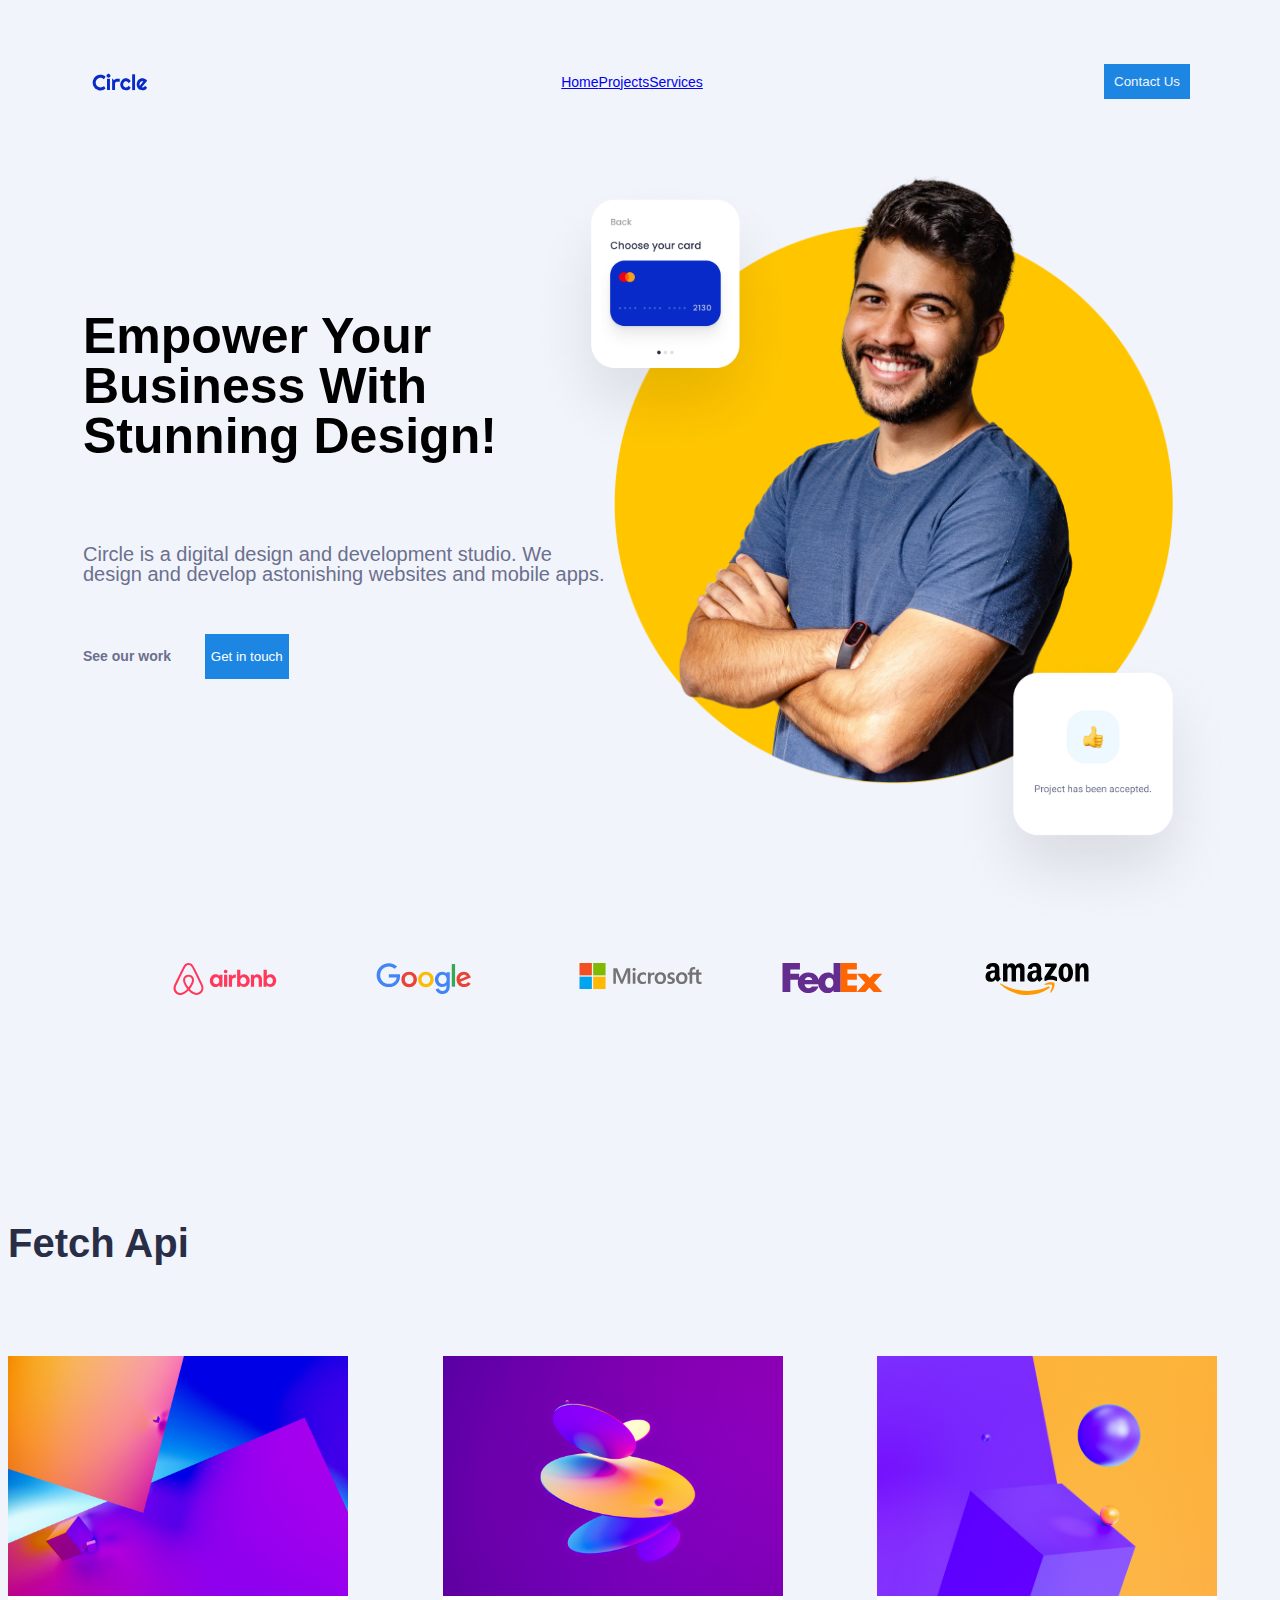
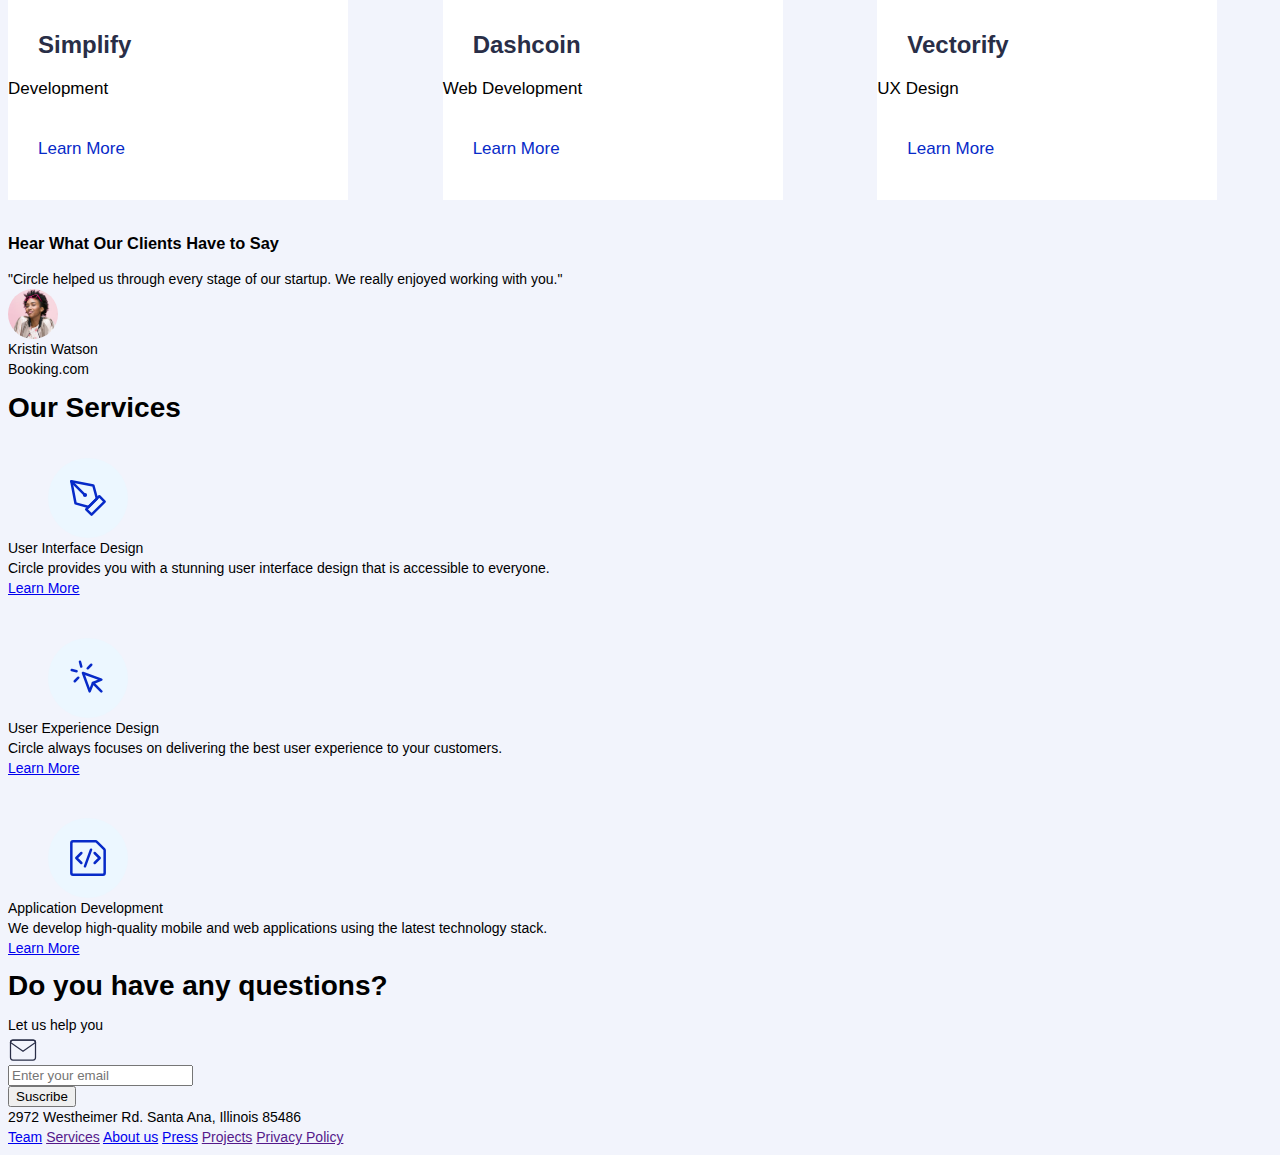
==== index.html @ c4a58d5f "sep 19, html done, some styling" ====
<!DOCTYPE html>
<html lang="en">
<head>
    <meta charset="UTF-8">
    <meta http-equiv="X-UA-Compatible" content="IE=edge">
    <meta name="viewport" content="width=device-width, initial-scale=1.0">
    <title>Midterm proj</title>
    <link rel="stylesheet" href="style.css">
    <!-- <link rel="stylesheet" href="https://cdn.jsdelivr.net/npm/bootstrap@5.2.1/dist/css/bootstrap.min.css"> -->
<body>
    

        <!-- HEADER -->
<div class="header">
    <div class="navbar navbar-expand-lg bg-light">
        <a href="#" class="navbar-logo"></a>
        <nav class="navbar-menu">
            <a href="/">Home</a>
            <a href="#">Projects</a>
            <a href="#">Services</a>
        </nav>
        <button type="submit" id="contactus-button">
        <a href="/contact-us" class="navbar-contactus">Contact Us</a>
        </button>
    </div>
</div>

        <!-- HERO -->

<div class="hero">
<div class="container-hero">
<div class="hero-content">
    <h1 class="hero-heading">Empower Your Business With Stunning Design!</h1></div>
    <div class="hero-description">Circle is a digital design and development studio. We design and develop astonishing websites and mobile apps.</div>
    <div class="hero-buttons">
        <a href="#" class="hero-text-button">See our work</a>
        <button class="hero-button">
            <a href="#" class="hero-button">Get in touch</a></div>
        </button>
</div>
<div class="hero-img">
    <img src="./project-assets/hero-section/card-1.png" alt="" srcset="" width="294" sizes="(max-width: 479px) 100vw, 294px" class="hero-card-1">
    
    <img src="./project-assets/hero-section/hero-image.png " alt="" srcset="" width="560" sizes="(max-width: 767px) 88vw, (max-width: 991px) 73vw, 48vw" class="hero-image-main">
    
    <img src="./project-assets/hero-section/card-2.png" alt="" srcset="" width="290" sizes="(max-width: 479px) 100vw, 290px" class="hero-card-2">
    
    </div>
    
</div>

    <!-- IT BRANDS -->

<div class="it-brands">
    <div class="it-brands-container">
        <div class="grid-logos">
            <div class="it-brand-logo">
                <img src="./project-assets/logos/airbnb-logo.svg" alt="" srcset="">
            </div>
            <div class="it-brand-logo">
                <img src="./project-assets/logos/google-logo.svg" alt="" srcset="">

            </div>
            <div class="it-brand-logo">
                <img src="./project-assets/logos/microsoft-logo.svg" alt="" srcset="">

            </div>
            <div class="it-brand-logo">
                <img src="./project-assets/logos/fedex-logo.svg" alt="" srcset="">

            </div>
            <div class="it-brand-logo">
                <img src="./project-assets/logos/amazon-logo.svg" alt="" srcset="">

            </div>

        </div>
        </div>
</div>

<!-- FETCH API -->

<div class="fetch-api">
    <div class="fetch-api-container">
        <h2 class="fetch-api-title">Fetch Api</h2>
        <div class="fetch-api-boxes">
            <div class="box-list">
                <div class="box-list-item">
                    <div class="box-card">
                        <div class="box-image">
                            <img src="/project-assets/projects-section/1.jpg" loading="lazy" alt="" width="100px" height="100px"  class="project-card-image">

                        </div>
                        <div class="box-text-content">
<div class="box-text-title">Simplify</div>
<div class="box-text-description">Development</div>
<a href="http://projects/simplify" class="box-link">Learn More</a>
                        </div>
                    </div>
                    <div class="box-card">
                        <div class="box-image">
                            <img src="/project-assets/projects-section/2.jpg" loading="lazy" alt="" width="100px" height="100px"  class="project-card-image">

                        </div>
                        <div class="box-text-content">
<div class="box-text-title">Dashcoin</div>
<div class="box-text-description">Web Development</div>
<a href="http://projects/simplify" class="box-link">Learn More</a>
                        </div>
                    </div>
                    <div class="box-card">
                        <div class="box-image">
                            <img src="/project-assets/projects-section/3.jpg" loading="lazy" alt="" width="100px" height="100px"  class="project-card-image">

                        </div>
                        <div class="box-text-content">
<div class="box-text-title">Vectorify</div>
<div class="box-text-description">UX Design</div>
<a href="http://projects/simplify" class="box-link">Learn More</a>
                        </div>
                    </div>

                </div>
            </div>
        </div>
    </div>
</div>

        <!-- TESTIMONIAL -->


<div class="testimonial">
    <div class="testimonial-container">
        <h3 class="testimonial-heading">Hear What Our Clients Have to Say</h3>
        <div class="testimonial-text">"Circle helped us through every stage of our startup. We really enjoyed working with you."</div>
        <div class="testimonial-client">
            <div class="testimonial-client-img"></div>
            <div class="testimonial-client-info">
                <div class="testimonial-client-name">Kristin Watson</div>
                <div class="testimonial-client-position">Booking.com</div>
            </div>
        </div>
    </div>
    <div class="emoji-top-left"></div>
    <div class="emoji-top-right"></div>
    <div class="emoji-bottom-left"></div>
    <div class="emoji-bottom-right"></div>

</div>

        <!-- SERVICES -->
        <div class="services">
            <div class="services-container">
               <h1 class="services-heading">Our Services</h1> 
               <div class="services-grid">
                <div class="services-card">
                    <div class="services-icon-1"></div>
                    <div class="services-content">
                        <div class="service-text">
                            <div class="service-text-title">User Interface Design</div>
                            <div class="service-title-description">Circle provides you with a stunning user interface design that is accessible to everyone.</div>
                    
                        </div>
                        <a href="#">Learn More</a>
                    </div>
                </div>
                <div class="services-card">
                    <div class="services-icon2"></div>
                    <div class="services-content">
                        <div class="service-text">
                            <div class="service-text-title">User Experience Design</div>
                            <div class="service-title-description">Circle always focuses on delivering the best user experience to your customers.</div>
                    
                        </div>
                        <a href="#">Learn More</a>
                    </div>
                </div>
                <div class="services-card">
                    <div class="services-icon3"></div>
                    <div class="services-content">
                        <div class="service-text">
                            <div class="service-text-title">Application Development</div>
                            <div class="service-title-description">We develop high-quality mobile and web applications using the latest technology stack.</div>
                    
                        </div>
                        <a href="#">Learn More</a>
                    </div>
                </div>

               </div>
            </div>
        </div>

        <!-- SUBSCRIBE -->
        <div class="subscribe">
            <div class="subscribe-container">
                <h1>Do you have any questions?</h1>
                <div class="subscribe-subtitle">Let us help you</div>
                <div class="subscribe-email-form">
<form action="" id="email-form" name="email-form" class="cta-form" aria-label="Email Form" placeholder="Enter your email">
<div class="subscribe-email-textfield">
<div class="subscribe-email-icon"></div>
<input type="email" class="susbcribe-email-input" maxlength="256" name="email-2" data-name="Email 2" placeholder="Enter your email" id="email-2" required=""></div>
<input type="submit" value="Suscribe" data-wait="Please wait..." class="suscribe-button">
</form>
                </div>
            </div>
        </div>


        <!-- FOOTER -->
<div class="footer">
<div class="footer-container">
    <div class="footer-content">
        <div class="footer-logo"></div>
        <div class="footer-content-address">2972 Westheimer Rd. Santa Ana, Illinois 85486</div>
    </div>
    <div class="footer-link-section">
        <a href="#" class="footer-link">Team</a>
        <a href="" class="footer-link">Services</a>
        <a href="#" class="footer-link">About us</a>
        <a href="#" class="footer-link">Press</a>
        <a href="" class="footer-link">Projects</a>
        <a href="" class="footer-link">Privacy Policy</a>
    </div>
</div>

</div>




<script src="/index.js"></script>
</body>
</html>
---- style.css ----
@import url("https://fonts.googleapis.com/css2?family=Spectral:ital,wght@0,200;0,300;0,400;0,500;0,700;1,400&display=swap");

body {
  font-family: Roboto, sans-serif;
  font-size: 14px;
  line-height: 20px;
  background-color: #f2f4fc;
}

@media (max-width: 768px) {
  .hero {
    display: flex;
    flex-direction: column;
  }
  .container-hero {
    align-items: center;
    text-align: center;
  }

  .grid-logos {
    justify-items: center;
    align-items: center;
    grid-column-gap: 70px;
    grid-template-columns: 1fr 1fr;
    grid-template-rows: auto auto;
  }
}

.header {
  margin-top: 4rem;
}

.navbar {
  justify-content: space-between;
  align-items: center;
  color: #f2f4fc;
  max-width: 1100px;
  margin-left: auto;
  margin-right: auto;
  display: flex;
}

.navbar-menu {
  display: flex;
  margin-left: 10px;
}

.navbar-logo {
  width: 60px;
  height: 18px;
  background-image: url("/project-assets/logos/circle.svg");
  background-position: 50% 50%;
  background-size: contain;
  background-repeat: no-repeat;
}

.navbar-contactus {
  color: #f2f4fc;
  text-decoration: none;
}

.hero {
  display: flex;
  align-items: center;
  padding-left: 75px;
  margin-top: 4rem;
}

.hero-heading {
  font-size: 50px;
  line-height: 50px;
  font-weight: 700;
}
.container-hero {
  max-width: 530px;
  height: 500px;
  display: flex;
  flex-direction: column;
  justify-content: space-evenly;
}

.hero-img {
  position: relative;
  width: 500px;
}

.hero-description {
  font-size: 20px;
  font-weight: 200;
  color: #6b708d;
}

.hero-button {
  text-decoration: none;
  border-style: none;
  height: 45px;
  background-color: rgb(29, 134, 226);
  color: white;
}

.hero-text-button {
  margin-right: 30px;
  text-decoration: none;
  color: #6b708d;
  font-weight: 700;
}

.hero-card-1 {
  position: absolute;
  left: -19%;
  top: 0%;
  right: auto;
  bottom: auto;
  max-width: 375px;
}

.hero-card-2 {
  position: absolute;
  left: auto;
  top: auto;
  right: -25%;
  bottom: -22%;
  max-width: 375px;
}
#contactus-button {
  background-color: rgb(29, 134, 226);
  padding: 10px;
  border-style: none;
}

.emoji-top-left {
  /* position: absolute;
  left: 0%;
  top: 0%;
  right: auto;
  bottom: auto;
  margin-top: 5%;
  margin-left: 10%; */
  background-image: url("./project-assets/testimonial-section/memoji-1.png");
  /* background-position: 50% 50%;
  background-size: contain;
  background-repeat: no-repeat; */
  width: 100%;
  height: 100%;
}

.emoji-top-right {
  position: absolute;
  left: auto;
  top: 0%;
  right: 0%;
  bottom: auto;
  margin-top: 5%;
  margin-right: 10%;
  background-image: url("./project-assets/testimonial-section/memoji-2.png");
  background-position: 50% 50%;
  background-size: contain;
}

.emoji-bottom-left {
  position: absolute;
  left: 0%;
  top: auto;
  right: auto;
  bottom: 0%;
  margin-bottom: 5%;
  margin-left: 10%;
  padding-left: 0%;
  background-image: url("./project-assets/testimonial-section/memoji-3.png");
  background-position: 50% 50%;
  background-size: contain;
  background-repeat: no-repeat;
}
.emoji-bottom-right {
  position: absolute;
  left: auto;
  top: auto;
  right: 0%;
  bottom: 0%;
  margin-right: 10%;
  margin-bottom: 5%;
  background-image: url("./project-assets/testimonial-section/memoji-4.png");
  background-position: 50% 50%;
  background-size: contain;
  background-repeat: no-repeat;
}
.testimonial-client-img {
  width: 50px;
  height: 50px;
  border-radius: 50%;
  background-image: url("./project-assets/testimonial-section/profile.png");
  background-position: 50% 50%;
  background-size: cover;
  background-repeat: no-repeat;
}

.services-icon-1 {
  width: 80px;
  height: 80px;
  margin-top: 40px;
  margin-left: 40px;
  padding-bottom: 0px;
  padding-left: 0px;
  border-radius: 50%;
  background-color: #ecf7ff;
  background-image: url("./project-assets/services-section/icons/1.svg");
  background-position: 50% 50%;
  background-size: auto;
  background-repeat: no-repeat;
}

.services-icon2 {
  width: 80px;
  height: 80px;
  margin-top: 40px;
  margin-left: 40px;
  padding-bottom: 0px;
  padding-left: 0px;
  border-radius: 50%;
  background-color: #ecf7ff;
  background-image: url("./project-assets/services-section/icons/2.svg");
  background-position: 50% 50%;
  background-size: auto;
  background-repeat: no-repeat;
}

.services-icon3 {
  width: 80px;
  height: 80px;
  margin-top: 40px;
  margin-left: 40px;
  padding-bottom: 0px;
  padding-left: 0px;
  border-radius: 50%;
  background-color: #ecf7ff;
  background-image: url("./project-assets/services-section/icons/3.svg");
  background-position: 50% 50%;
  background-size: auto;
  background-repeat: no-repeat;
}

.subscribe-email-icon {
  /* position: absolute; */
  left: 8%;
  top: 27%;
  right: auto;
  bottom: auto;
  width: 30px;
  height: 30px;
  background-image: url("./project-assets/newsletter/icon/mail.svg");
  background-position: 50% 50%;
  background-size: auto;
  background-repeat: no-repeat;
}

.it-brands {
  display: flex;
  margin-top: 169px;
}
.it-brands-container {
  margin-right: auto;
  margin-left: auto;
}

.grid-logos {
  display: grid;
  grid-auto-columns: 1fr;
  grid-column-gap: 80px;
  grid-row-gap: 16px;
  grid-template-columns: 1fr 1fr 1fr 1fr 1fr;
  grid-template-rows: auto;
}

.fetch-api {
  margin-top: 200px;
}

.fetch-api-container {
  display: flex;
  flex-direction: column;
}

.fetch-api-title {
  color: #292e47;
  font-size: 40px;
}

.fetch-api-boxes {
  margin-top: 70px;
}

.box-list-item {
  display: grid;
  grid-auto-flow: row;
  grid-auto-columns: 1fr;
  grid-column-gap: 40px;
  grid-row-gap: 16px;
  grid-template-columns: 1fr 1fr 1fr;
  grid-template-rows: auto auto;
}

.box-text-content {
  display: flex;
  flex-direction: column;
  align-items: flex-start;
}

.box-card {
  display: -webkit-box;
  display: -webkit-flex;
  display: -ms-flexbox;
  display: flex;
  width: 340px;
  height: 444px;
  max-height: 444px;
  max-width: 340px;
  flex-direction: column;
  justify-content: flex-start;
  flex: 1;
  background-color: white;
}

.box-text-title {
  margin: 30px 30px 20px;
  color: #292e47;
  font-size: 24px;
  line-height: 115%;
  font-weight: 700;
}

.box-text-description {
  margin-top: 0px;
  margin-bottom: 10px;
  font-size: 17px;
  font-weight: 400;
}
.project-card-image {
  width: 100%;
  height: 240px;
  object-fit: cover;
}

.box-link {
  margin: 30px;
  color: #072ac8;
  font-size: 17px;
  font-weight: 500;
  text-decoration: none;
}
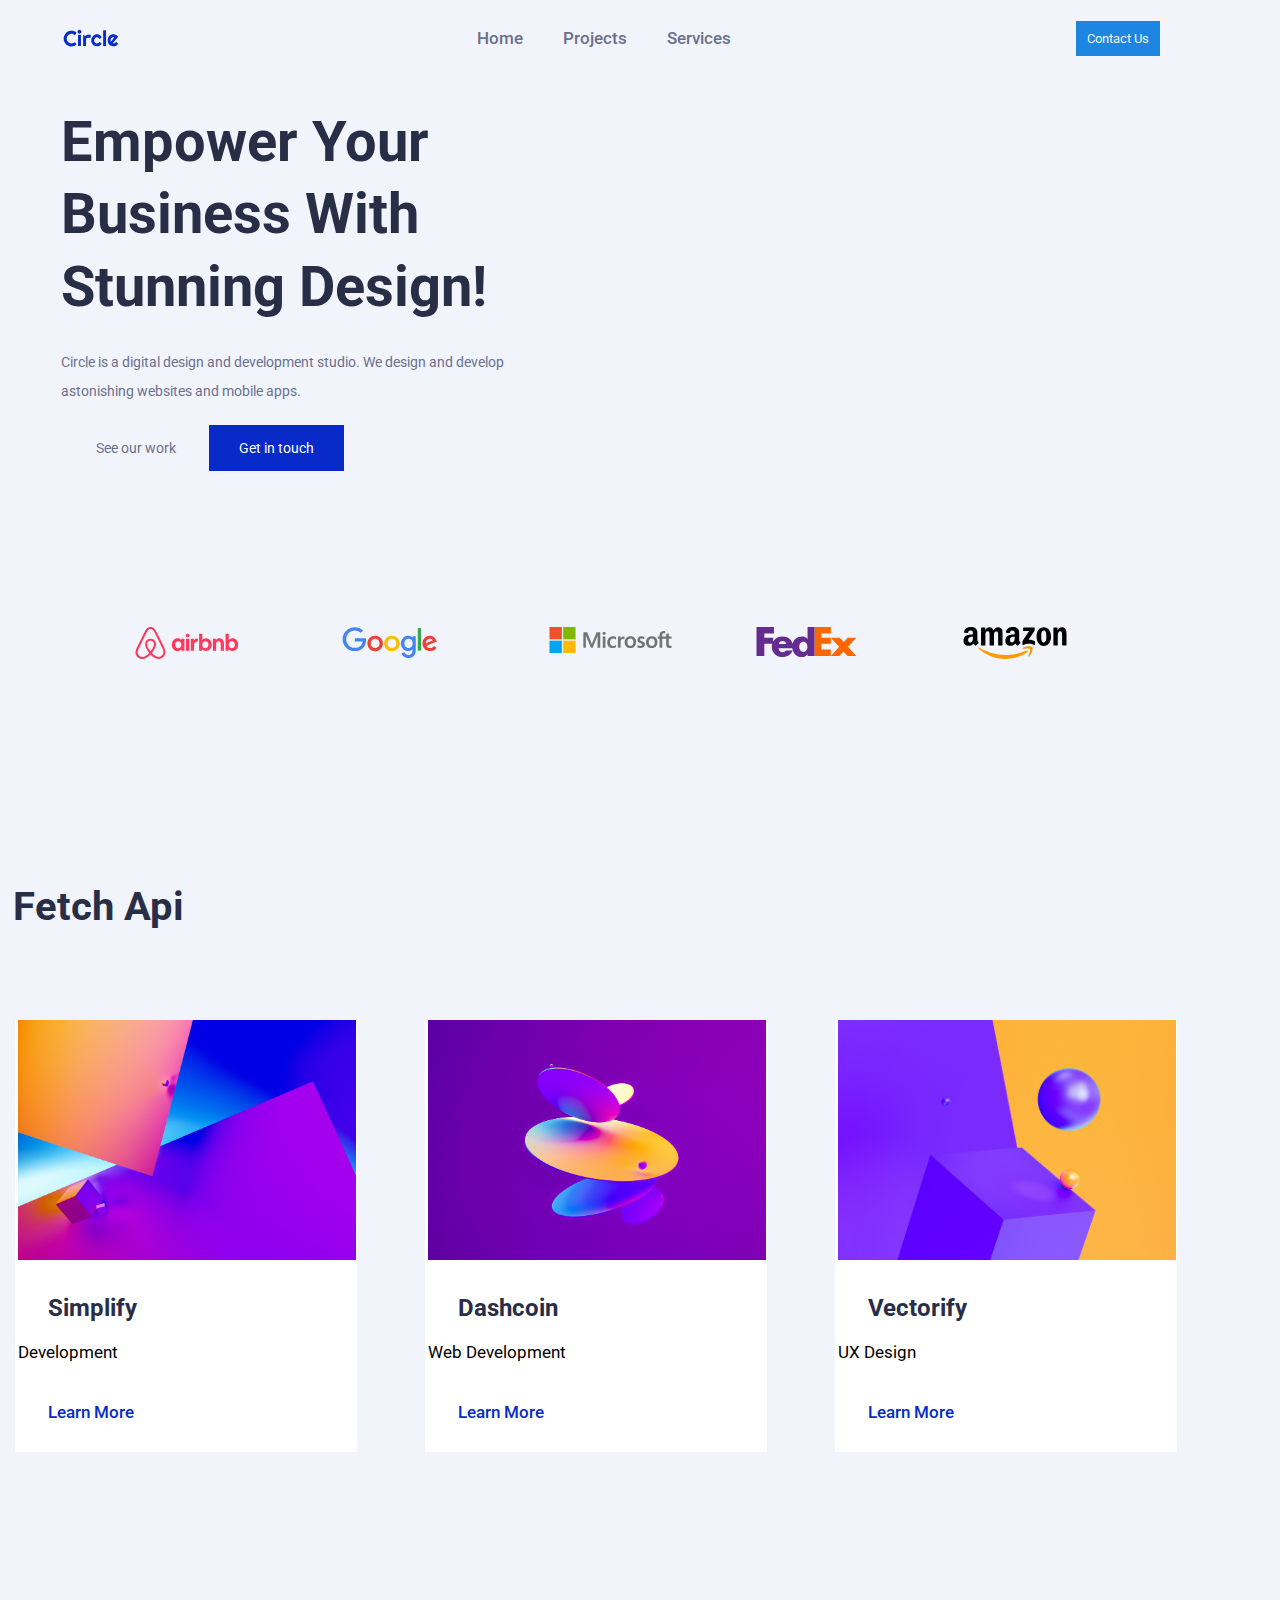
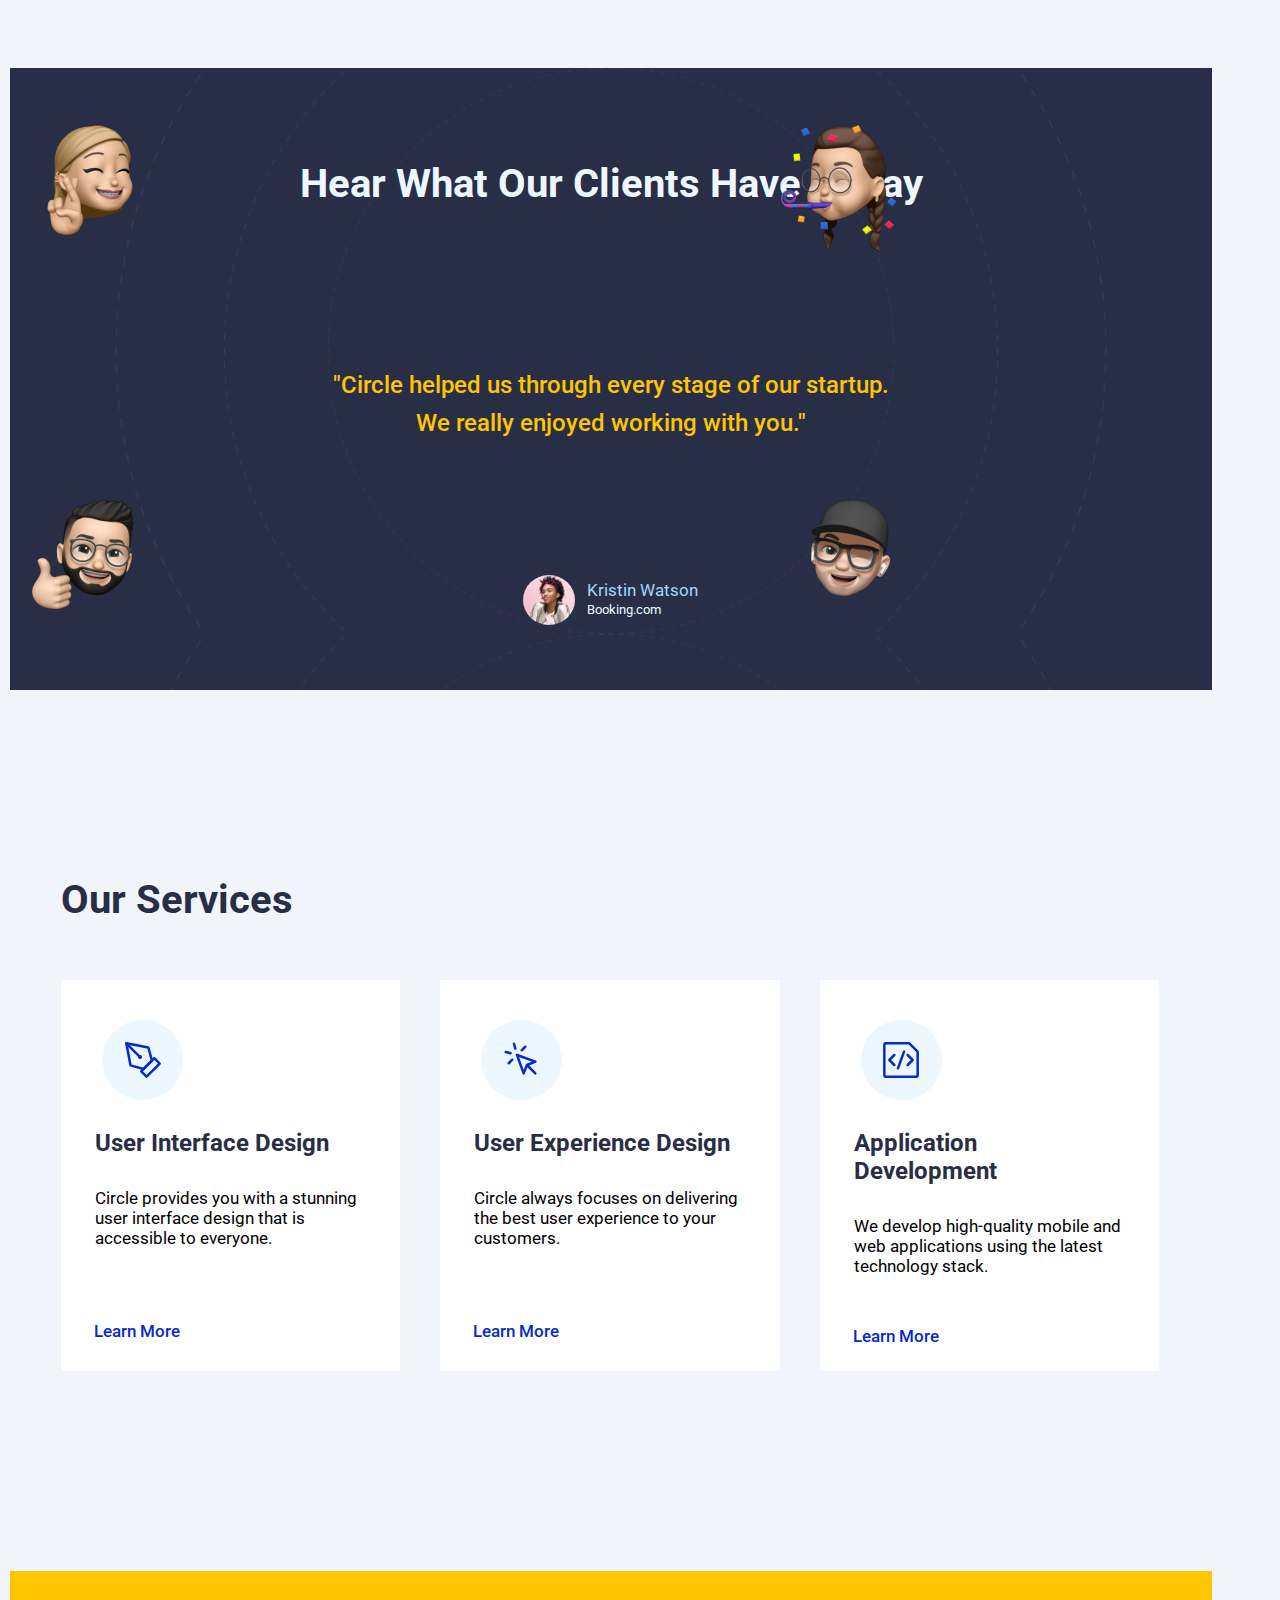
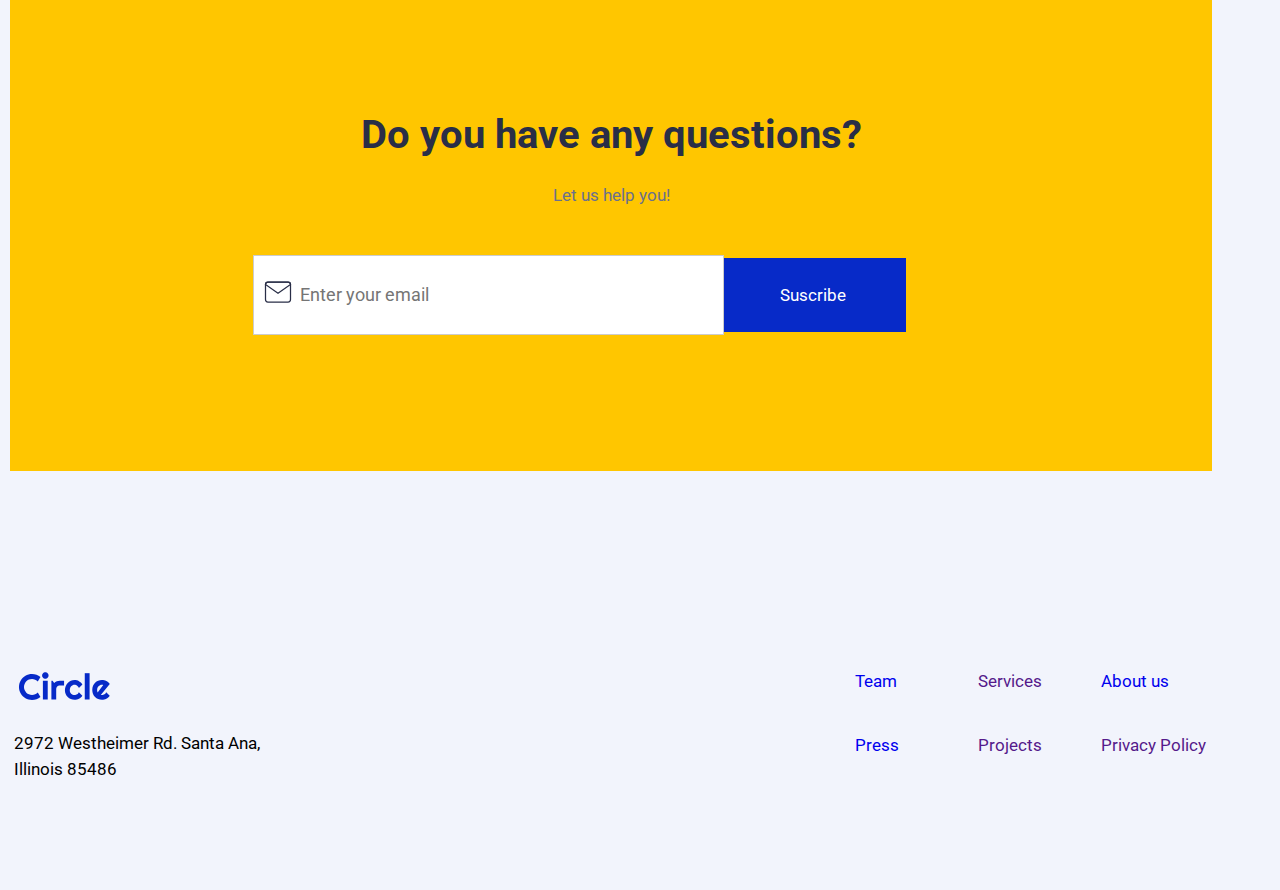
==== commit e157e121: "Sep 20" ====
--- a/index.html
+++ b/index.html
@@ -6,48 +6,57 @@
     <meta name="viewport" content="width=device-width, initial-scale=1.0">
     <title>Midterm proj</title>
     <link rel="stylesheet" href="style.css">
-    <!-- <link rel="stylesheet" href="https://cdn.jsdelivr.net/npm/bootstrap@5.2.1/dist/css/bootstrap.min.css"> -->
 <body>
     
+  
+
 
         <!-- HEADER -->
 <div class="header">
     <div class="navbar navbar-expand-lg bg-light">
         <a href="#" class="navbar-logo"></a>
         <nav class="navbar-menu">
-            <a href="/">Home</a>
-            <a href="#">Projects</a>
-            <a href="#">Services</a>
+            <a href="/" class="nav-bar-link">Home</a>
+            <a href="#" class="nav-bar-link">Projects</a>
+            <a href="#" class="nav-bar-link">Services</a>
         </nav>
         <button type="submit" id="contactus-button">
-        <a href="/contact-us" class="navbar-contactus">Contact Us</a>
+        <a href="/contact-us/contact-us.html" class="navbar-contactus">Contact Us</a>
         </button>
     </div>
 </div>
 
         <!-- HERO -->
 
-<div class="hero">
-<div class="container-hero">
-<div class="hero-content">
-    <h1 class="hero-heading">Empower Your Business With Stunning Design!</h1></div>
-    <div class="hero-description">Circle is a digital design and development studio. We design and develop astonishing websites and mobile apps.</div>
-    <div class="hero-buttons">
-        <a href="#" class="hero-text-button">See our work</a>
-        <button class="hero-button">
-            <a href="#" class="hero-button">Get in touch</a></div>
-        </button>
-</div>
-<div class="hero-img">
-    <img src="./project-assets/hero-section/card-1.png" alt="" srcset="" width="294" sizes="(max-width: 479px) 100vw, 294px" class="hero-card-1">
-    
-    <img src="./project-assets/hero-section/hero-image.png " alt="" srcset="" width="560" sizes="(max-width: 767px) 88vw, (max-width: 991px) 73vw, 48vw" class="hero-image-main">
-    
-    <img src="./project-assets/hero-section/card-2.png" alt="" srcset="" width="290" sizes="(max-width: 479px) 100vw, 290px" class="hero-card-2">
-    
-    </div>
-    
-</div>
+      <section id="hero">
+        <div class="content">
+          <h1>Empower Your Business With Stunning Design!</h1>
+          <p>
+            Circle is a digital design and development studio.
+            We design and develop astonishing websites and mobile apps.
+          </p>
+          <div class="buttons">
+            <a href="">See our work</a>
+            <a href="">Get in touch</a>
+          </div>
+        </div>
+        <div class="images">
+          <img
+            src="https://res.cloudinary.com/dsifzl7g7/image/upload/v1663679565/hero-section/card-1_f24ytw.png"
+            alt=""
+          />
+  
+          <img
+            src="https://res.cloudinary.com/dsifzl7g7/image/upload/v1663679560/hero-section/hero-image_jlghew.png"
+            alt=""
+          />
+          <img
+            src="https://res.cloudinary.com/dsifzl7g7/image/upload/v1663679565/hero-section/card-2_jsqrzs.png"
+            alt=""
+          />
+        </div>
+      </section>
+
 
     <!-- IT BRANDS -->
 
@@ -81,55 +90,55 @@
 <!-- FETCH API -->
 
 <div class="fetch-api">
-    <div class="fetch-api-container">
-        <h2 class="fetch-api-title">Fetch Api</h2>
-        <div class="fetch-api-boxes">
-            <div class="box-list">
-                <div class="box-list-item">
-                    <div class="box-card">
-                        <div class="box-image">
-                            <img src="/project-assets/projects-section/1.jpg" loading="lazy" alt="" width="100px" height="100px"  class="project-card-image">
-
-                        </div>
-                        <div class="box-text-content">
+<div class="fetch-api-container"> 
+<h2 class="fetch-api-title">Fetch Api</h2>
+<div class="fetch-api-boxes">
+<div class="box-list">
+<div class="box-list-item">
+<div class="box-card">
+<div class="box-image">
+<img src="/project-assets/projects-section/1.jpg" loading="lazy" alt="" width="100px" height="100px"  class="project-card-image">
+
+</div>
+<div class="box-text-content">
 <div class="box-text-title">Simplify</div>
 <div class="box-text-description">Development</div>
 <a href="http://projects/simplify" class="box-link">Learn More</a>
-                        </div>
-                    </div>
-                    <div class="box-card">
-                        <div class="box-image">
-                            <img src="/project-assets/projects-section/2.jpg" loading="lazy" alt="" width="100px" height="100px"  class="project-card-image">
-
-                        </div>
-                        <div class="box-text-content">
+</div>
+</div>
+<div class="box-card">
+<div class="box-image">
+<img src="/project-assets/projects-section/2.jpg" loading="lazy" alt="" width="100px" height="100px"  class="project-card-image">
+
+</div>
+<div class="box-text-content">
 <div class="box-text-title">Dashcoin</div>
 <div class="box-text-description">Web Development</div>
 <a href="http://projects/simplify" class="box-link">Learn More</a>
-                        </div>
-                    </div>
-                    <div class="box-card">
-                        <div class="box-image">
-                            <img src="/project-assets/projects-section/3.jpg" loading="lazy" alt="" width="100px" height="100px"  class="project-card-image">
-
-                        </div>
-                        <div class="box-text-content">
+</div>
+</div>
+<div class="box-card">
+<div class="box-image">
+<img src="/project-assets/projects-section/3.jpg" loading="lazy" alt="" width="100px" height="100px"  class="project-card-image">
+
+</div>
+<div class="box-text-content">
 <div class="box-text-title">Vectorify</div>
 <div class="box-text-description">UX Design</div>
 <a href="http://projects/simplify" class="box-link">Learn More</a>
-                        </div>
-                    </div>
-
-                </div>
-            </div>
-        </div>
-    </div>
-</div>
+</div>
+</div>
+
+</div>
+</div>
+</div>
+</div> 
+</div> 
 
         <!-- TESTIMONIAL -->
 
 
-<div class="testimonial">
+ <div class="testimonial">
     <div class="testimonial-container">
         <h3 class="testimonial-heading">Hear What Our Clients Have to Say</h3>
         <div class="testimonial-text">"Circle helped us through every stage of our startup. We really enjoyed working with you."</div>
@@ -142,70 +151,74 @@
         </div>
     </div>
     <div class="emoji-top-left"></div>
-    <div class="emoji-top-right"></div>
+    <div class="emoji-bottom-right"></div>
     <div class="emoji-bottom-left"></div>
-    <div class="emoji-bottom-right"></div>
-
-</div>
+    <div class="emoji-top-right"></div> 
+
+</div> 
 
         <!-- SERVICES -->
-        <div class="services">
-            <div class="services-container">
-               <h1 class="services-heading">Our Services</h1> 
-               <div class="services-grid">
-                <div class="services-card">
-                    <div class="services-icon-1"></div>
-                    <div class="services-content">
-                        <div class="service-text">
-                            <div class="service-text-title">User Interface Design</div>
-                            <div class="service-title-description">Circle provides you with a stunning user interface design that is accessible to everyone.</div>
-                    
-                        </div>
-                        <a href="#">Learn More</a>
-                    </div>
-                </div>
-                <div class="services-card">
-                    <div class="services-icon2"></div>
-                    <div class="services-content">
-                        <div class="service-text">
-                            <div class="service-text-title">User Experience Design</div>
-                            <div class="service-title-description">Circle always focuses on delivering the best user experience to your customers.</div>
-                    
-                        </div>
-                        <a href="#">Learn More</a>
-                    </div>
-                </div>
-                <div class="services-card">
-                    <div class="services-icon3"></div>
-                    <div class="services-content">
-                        <div class="service-text">
-                            <div class="service-text-title">Application Development</div>
-                            <div class="service-title-description">We develop high-quality mobile and web applications using the latest technology stack.</div>
-                    
-                        </div>
-                        <a href="#">Learn More</a>
-                    </div>
-                </div>
-
-               </div>
-            </div>
-        </div>
+<div class="services">
+<div class="services-container">
+<h1 class="services-heading">Our Services</h1> 
+<div class="services-grid">
+<div class="services-card">
+<div class="services-icon-1"></div>
+<div class="services-content">
+<div class="service-text">
+    <div class="service-text-title">User Interface Design</div>
+    <div class="service-title-description">Circle provides you with a stunning user interface design that is accessible to everyone.</div>
+
+</div>
+<a href="#" class="services-link">Learn More</a>
+</div>
+</div>
+<div class="services-card">
+<div class="services-icon2"></div>
+<div class="services-content">
+<div class="service-text">
+    <div class="service-text-title">User Experience Design</div>
+    <div class="service-title-description">Circle always focuses on delivering the best user experience to your customers.</div>
+
+</div>
+<a href="#" class="services-link">Learn More</a>
+</div>
+</div>
+<div class="services-card">
+<div class="services-icon3"></div>
+<div class="services-content">
+<div class="service-text">
+    <div class="service-text-title">Application Development</div>
+    <div class="service-title-description">We develop high-quality mobile and web applications using the latest technology stack.</div>
+
+</div>
+<a href="#" class="services-link">Learn More</a>
+</div>
+</div>
+
+</div>
+</div>
+</div>
 
         <!-- SUBSCRIBE -->
-        <div class="subscribe">
-            <div class="subscribe-container">
-                <h1>Do you have any questions?</h1>
-                <div class="subscribe-subtitle">Let us help you</div>
-                <div class="subscribe-email-form">
-<form action="" id="email-form" name="email-form" class="cta-form" aria-label="Email Form" placeholder="Enter your email">
+<div class="subscribe">
+<div class="subscribe-container">
+    <h1 class="subscribe-heading">Do you have any questions?</h1>
+    <div class="subscribe-subtitle">Let us help you!</div>
+    <div class="subscribe-email-div">
+<form action="" id="email-form" name="email-form" class="subscribe-email-form" aria-label="Email Form" placeholder="Enter your email">
 <div class="subscribe-email-textfield">
 <div class="subscribe-email-icon"></div>
-<input type="email" class="susbcribe-email-input" maxlength="256" name="email-2" data-name="Email 2" placeholder="Enter your email" id="email-2" required=""></div>
-<input type="submit" value="Suscribe" data-wait="Please wait..." class="suscribe-button">
+<input type="email" class="subscribe-email-input" maxlength="256" name="email-2" data-name="Email 2" placeholder="Enter your email" id="email-2" required=""></div>
+<input type="submit" value="Suscribe" data-wait="Please wait..." class="subscribe-button">
 </form>
-                </div>
-            </div>
-        </div>
+</div>
+</div>
+</div>
+
+
+
+
 
 
         <!-- FOOTER -->
@@ -230,6 +243,8 @@
 
 
 
+
+
 <script src="/index.js"></script>
 </body>
 </html>
--- a/style.css
+++ b/style.css
@@ -1,33 +1,78 @@
-@import url("https://fonts.googleapis.com/css2?family=Spectral:ital,wght@0,200;0,300;0,400;0,500;0,700;1,400&display=swap");
+@import url("https://fonts.googleapis.com/css2?family=Roboto:wght@400;500;700&display=swap");
+
+:root {
+  --primary: #072ac8;
+  --primaryLight: #f2f4fc;
+  --primaryLighter: #d1edff;
+  --primaryThird: #0082f3;
+  --secondaryLight: #fce300;
+  --secondaryDark: #ffc600;
+  --neutralLight: #f4f6fc;
+  --neutralMedium: #6b708d;
+  --neutralDark: #292e47;
+  --wrong: #b33a3a;
+  --right: #28a428;
+  --white: #fff;
+  --black: #000;
+  --diameter: 25vw;
+  --circular-line-width: 2px;
+  --background: #000;
+  --line-color: #ff0055;
+}
+
+* {
+  padding: 0 1px;
+  font-family: "Roboto", sans-serif;
+  max-width: 1200px;
+}
+
+html {
+  scroll-behavior: smooth;
+}
+
+/* Header */
+header {
+  display: flex;
+  justify-content: space-between;
+  margin-top: 2rem;
+}
+
+header nav {
+  display: flex;
+  align-items: center;
+}
+
+header a {
+  padding: 0 1rem;
+  font-weight: 500;
+  text-decoration: none;
+  color: var(--neutralMedium);
+}
+
+header a:nth-child(1) {
+  color: var(--primaryThird);
+}
+
+header a:hover {
+  color: var(--primaryThird);
+  text-decoration: underline;
+}
+
+header button {
+  padding: 15px 30px;
+  background-color: var(--primary);
+  color: white;
+  border: 0;
+  cursor: pointer;
+}
 
 body {
   font-family: Roboto, sans-serif;
   font-size: 14px;
   line-height: 20px;
   background-color: #f2f4fc;
-}
-
-@media (max-width: 768px) {
-  .hero {
-    display: flex;
-    flex-direction: column;
-  }
-  .container-hero {
-    align-items: center;
-    text-align: center;
-  }
-
-  .grid-logos {
-    justify-items: center;
-    align-items: center;
-    grid-column-gap: 70px;
-    grid-template-columns: 1fr 1fr;
-    grid-template-rows: auto auto;
-  }
-}
-
-.header {
-  margin-top: 4rem;
+  width: 100%;
+  display: block;
 }
 
 .navbar {
@@ -40,9 +85,25 @@
   display: flex;
 }
 
+.nav-bar-link {
+  position: relative;
+  display: inline-block;
+  vertical-align: top;
+  text-decoration: none;
+  padding: 20px;
+  text-align: left;
+  margin-left: auto;
+  margin-right: auto;
+  font-family: Roboto, sans-serif;
+  color: #6b708d;
+  font-size: 17px;
+  font-weight: 500;
+}
+
 .navbar-menu {
   display: flex;
   margin-left: 10px;
+  /* gap: 56px; */
 }
 
 .navbar-logo {
@@ -59,130 +120,320 @@
   text-decoration: none;
 }
 
-.hero {
+/* Section 1 - Hero Section */
+#hero {
   display: flex;
   align-items: center;
-  padding-left: 75px;
-  margin-top: 4rem;
-}
-
-.hero-heading {
-  font-size: 50px;
-  line-height: 50px;
-  font-weight: 700;
-}
-.container-hero {
-  max-width: 530px;
-  height: 500px;
-  display: flex;
-  flex-direction: column;
-  justify-content: space-evenly;
-}
-
-.hero-img {
+  margin: 0 3rem;
+}
+
+#hero .content {
+  max-width: 550px;
+}
+
+#hero h1,
+p {
+  text-align: left;
+}
+
+#hero h1 {
+  margin-bottom: 1.5rem;
+  line-height: 130%;
+  font-size: 3.5rem;
+  color: var(--neutralDark);
+}
+
+#hero p {
+  color: var(--neutralMedium);
+  max-width: 500px;
+  margin: 0;
+  line-height: 1.8rem;
+  margin-bottom: 2rem;
+}
+
+#hero a:nth-child(even) {
+  padding: 15px 30px;
+  background-color: var(--primary);
+  color: white;
+  border: 0;
+  cursor: pointer;
+  text-decoration: none;
+}
+
+#hero a:nth-child(odd) {
+  padding: 15px 30px 15px 0px;
+  color: var(--neutralMedium);
+  text-decoration: none;
+  cursor: pointer;
+  margin-left: 35px;
+}
+
+#hero .images {
   position: relative;
-  width: 500px;
-}
-
-.hero-description {
-  font-size: 20px;
-  font-weight: 200;
-  color: #6b708d;
-}
-
-.hero-button {
-  text-decoration: none;
-  border-style: none;
-  height: 45px;
-  background-color: rgb(29, 134, 226);
-  color: white;
-}
-
-.hero-text-button {
-  margin-right: 30px;
-  text-decoration: none;
-  color: #6b708d;
-  font-weight: 700;
-}
-
-.hero-card-1 {
+}
+
+#hero .images img:nth-child(odd) {
   position: absolute;
-  left: -19%;
-  top: 0%;
+}
+
+#hero .images img:nth-child(1) {
+  max-width: 280px;
+  background: none;
+  top: 0;
+  left: -20%;
   right: auto;
   bottom: auto;
-  max-width: 375px;
-}
-
-.hero-card-2 {
-  position: absolute;
+}
+
+#hero .images img:nth-child(2) {
+  max-width: 500px;
+  background: none;
+}
+
+#hero .images img:nth-child(3) {
+  max-width: 280px;
+  background: none;
+  bottom: -20%;
   left: auto;
-  top: auto;
-  right: -25%;
-  bottom: -22%;
-  max-width: 375px;
-}
+  right: -20%;
+}
+
 #contactus-button {
   background-color: rgb(29, 134, 226);
   padding: 10px;
   border-style: none;
 }
 
+.it-brands {
+  display: flex;
+  margin-top: 169px;
+}
+.it-brands-container {
+  margin-right: auto;
+  margin-left: auto;
+}
+
+.grid-logos {
+  display: grid;
+  grid-auto-columns: 1fr;
+  grid-column-gap: 80px;
+  grid-row-gap: 16px;
+  grid-template-columns: 1fr 1fr 1fr 1fr 1fr;
+  grid-template-rows: auto;
+}
+
+.fetch-api {
+  margin-top: 200px;
+}
+
+.fetch-api-container {
+  display: flex;
+  flex-direction: column;
+}
+
+.fetch-api-title {
+  color: #292e47;
+  font-size: 40px;
+}
+
+.fetch-api-boxes {
+  margin-top: 70px;
+}
+
+.box-list-item {
+  display: grid;
+  grid-auto-flow: row;
+  grid-auto-columns: 1fr;
+  grid-column-gap: 40px;
+  grid-row-gap: 16px;
+  grid-template-columns: 1fr 1fr 1fr;
+  grid-template-rows: auto auto;
+}
+
+.box-text-content {
+  display: flex;
+  flex-direction: column;
+  align-items: flex-start;
+}
+
+.box-card {
+  display: -webkit-box;
+  display: -webkit-flex;
+  display: -ms-flexbox;
+  display: flex;
+  max-height: 444px;
+  max-width: 340px;
+  flex-direction: column;
+  justify-content: flex-start;
+  flex: 1;
+  background-color: white;
+}
+
+.box-text-title {
+  margin: 30px 30px 20px;
+  color: #292e47;
+  font-size: 24px;
+  line-height: 115%;
+  font-weight: 700;
+}
+
+.box-text-description {
+  margin-top: 0px;
+  margin-bottom: 10px;
+  font-size: 17px;
+  font-weight: 400;
+}
+.project-card-image {
+  width: 100%;
+  height: 240px;
+  object-fit: cover;
+}
+
+.box-link {
+  margin: 30px;
+  color: #072ac8;
+  font-size: 17px;
+  font-weight: 500;
+  text-decoration: none;
+}
+
+/* CONTACT-US html */
+
+body /contact-us.html {
+  background-color: green;
+}
+.contact-heading {
+  display: block;
+  font-size: 2em;
+  margin-block-start: 0.67em;
+  margin-block-end: 0.67em;
+  margin-inline-start: 0px;
+  margin-inline-end: 0px;
+  font-weight: bold;
+
+  margin-top: 0px;
+  margin-bottom: 80px;
+  font-size: 60px;
+  line-height: 110%;
+}
+
+/* TESTIMONIAL */
+
+.testimonial {
+  position: relative;
+  height: 622px;
+  width: 100vw;
+  margin-top: 200px;
+  margin-right: auto;
+  margin-left: auto;
+  background-color: #292e47;
+  background-image: url("/project-assets/testimonial-section/orbit.png");
+  background-position: 0px 0px;
+  background-size: contain;
+  color: #292e47;
+}
+
+.testimonial-container {
+  display: flex;
+  height: 100%;
+  flex-direction: column;
+  justify-content: space-around;
+  align-items: center;
+}
+
+.testimonial-heading {
+  display: block;
+  color: #ecf7ff;
+  font-size: 40px;
+  text-align: center;
+}
+
+.testimonial-text {
+  max-width: 560px;
+  margin-right: auto;
+  margin-left: auto;
+  color: #ffc600;
+  font-size: 24px;
+  line-height: 160%;
+  font-weight: 500;
+  text-align: center;
+}
+
+.testimonial-client {
+  display: flex;
+  align-items: center;
+}
+
+.testimonial-client-info {
+  display: -webkit-box;
+  display: -webkit-flex;
+  display: -ms-flexbox;
+  display: flex;
+  margin-left: 10px;
+  -webkit-box-orient: vertical;
+  -webkit-box-direction: normal;
+  -webkit-flex-direction: column;
+  -ms-flex-direction: column;
+  flex-direction: column;
+  -webkit-justify-content: space-around;
+  -ms-flex-pack: distribute;
+  justify-content: space-around;
+}
+
+.testimonial-client-name {
+  color: #a2d6f9;
+  font-size: 17px;
+}
+
+.testimonial-client-position {
+  color: #ecf7ff;
+  font-size: 13px;
+}
 .emoji-top-left {
-  /* position: absolute;
+  background-image: url("./project-assets/testimonial-section/memoji-1.png");
+  position: absolute;
   left: 0%;
   top: 0%;
-  right: auto;
-  bottom: auto;
-  margin-top: 5%;
-  margin-left: 10%; */
-  background-image: url("./project-assets/testimonial-section/memoji-1.png");
-  /* background-position: 50% 50%;
+  margin-top: 3%;
   background-size: contain;
-  background-repeat: no-repeat; */
-  width: 100%;
-  height: 100%;
+  background-repeat: no-repeat;
+  height: 150px;
+  width: 32%;
+}
+
+.emoji-bottom-right {
+  background-image: url("./project-assets/testimonial-section/memoji-2.png");
+  position: absolute;
+  left: 760px;
+  top: 60%;
+  margin-top: 3%;
+  background-size: contain;
+  background-repeat: no-repeat;
+  height: 150px;
+  width: 32%;
+}
+
+.emoji-bottom-left {
+  background-image: url("./project-assets/testimonial-section/memoji-3.png");
+  position: absolute;
+  top: 60%;
+  margin-top: 3%;
+  background-size: contain;
+  background-repeat: no-repeat;
+  height: 150px;
+  width: 32%;
 }
 
 .emoji-top-right {
+  background-image: url("./project-assets/testimonial-section/memoji-4.png");
   position: absolute;
-  left: auto;
+  left: 760px;
   top: 0%;
-  right: 0%;
-  bottom: auto;
-  margin-top: 5%;
-  margin-right: 10%;
-  background-image: url("./project-assets/testimonial-section/memoji-2.png");
-  background-position: 50% 50%;
+  margin-top: 3%;
   background-size: contain;
-}
-
-.emoji-bottom-left {
-  position: absolute;
-  left: 0%;
-  top: auto;
-  right: auto;
-  bottom: 0%;
-  margin-bottom: 5%;
-  margin-left: 10%;
-  padding-left: 0%;
-  background-image: url("./project-assets/testimonial-section/memoji-3.png");
-  background-position: 50% 50%;
-  background-size: contain;
-  background-repeat: no-repeat;
-}
-.emoji-bottom-right {
-  position: absolute;
-  left: auto;
-  top: auto;
-  right: 0%;
-  bottom: 0%;
-  margin-right: 10%;
-  margin-bottom: 5%;
-  background-image: url("./project-assets/testimonial-section/memoji-4.png");
-  background-position: 50% 50%;
-  background-size: contain;
-  background-repeat: no-repeat;
+  background-repeat: no-repeat;
+  height: 150px;
+  width: 32%;
 }
 .testimonial-client-img {
   width: 50px;
@@ -192,6 +443,40 @@
   background-position: 50% 50%;
   background-size: cover;
   background-repeat: no-repeat;
+}
+
+/* SERVICES */
+
+.services {
+  margin-top: 200px;
+}
+
+.services-container {
+  max-width: 1100px;
+  margin-right: auto;
+  margin-left: auto;
+}
+.services-heading {
+  color: #292e47;
+  font-size: 40px;
+}
+
+.services-grid {
+  display: grid;
+  margin-top: 70px;
+  grid-auto-columns: 1fr;
+  grid-column-gap: 40px;
+  grid-row-gap: 16px;
+  grid-template-columns: 1fr 1fr 1fr;
+  grid-template-rows: auto;
+}
+
+.services-card {
+  display: flex;
+  max-width: 340px;
+  flex-direction: column;
+  justify-content: space-between;
+  background-color: #fff;
 }
 
 .services-icon-1 {
@@ -239,88 +524,14 @@
   background-repeat: no-repeat;
 }
 
-.subscribe-email-icon {
-  /* position: absolute; */
-  left: 8%;
-  top: 27%;
-  right: auto;
-  bottom: auto;
-  width: 30px;
-  height: 30px;
-  background-image: url("./project-assets/newsletter/icon/mail.svg");
-  background-position: 50% 50%;
-  background-size: auto;
-  background-repeat: no-repeat;
-}
-
-.it-brands {
-  display: flex;
-  margin-top: 169px;
-}
-.it-brands-container {
-  margin-right: auto;
-  margin-left: auto;
-}
-
-.grid-logos {
-  display: grid;
-  grid-auto-columns: 1fr;
-  grid-column-gap: 80px;
-  grid-row-gap: 16px;
-  grid-template-columns: 1fr 1fr 1fr 1fr 1fr;
-  grid-template-rows: auto;
-}
-
-.fetch-api {
-  margin-top: 200px;
-}
-
-.fetch-api-container {
-  display: flex;
-  flex-direction: column;
-}
-
-.fetch-api-title {
-  color: #292e47;
-  font-size: 40px;
-}
-
-.fetch-api-boxes {
-  margin-top: 70px;
-}
-
-.box-list-item {
-  display: grid;
-  grid-auto-flow: row;
-  grid-auto-columns: 1fr;
-  grid-column-gap: 40px;
-  grid-row-gap: 16px;
-  grid-template-columns: 1fr 1fr 1fr;
-  grid-template-rows: auto auto;
-}
-
-.box-text-content {
-  display: flex;
-  flex-direction: column;
-  align-items: flex-start;
-}
-
-.box-card {
-  display: -webkit-box;
-  display: -webkit-flex;
-  display: -ms-flexbox;
-  display: flex;
-  width: 340px;
-  height: 444px;
-  max-height: 444px;
-  max-width: 340px;
-  flex-direction: column;
-  justify-content: flex-start;
-  flex: 1;
-  background-color: white;
-}
-
-.box-text-title {
+.services-content {
+  display: flex;
+  flex-direction: column;
+  justify-content: space-between;
+  height: 271px;
+}
+
+.service-text-title {
   margin: 30px 30px 20px;
   color: #292e47;
   font-size: 24px;
@@ -328,22 +539,340 @@
   font-weight: 700;
 }
 
-.box-text-description {
-  margin-top: 0px;
-  margin-bottom: 10px;
+.service-title-description {
+  margin: 30px 30px 20px;
+
+  /* margin-top: 0px;
+  margin-bottom: 10px; */
   font-size: 17px;
   font-weight: 400;
 }
-.project-card-image {
-  width: 100%;
-  height: 240px;
-  object-fit: cover;
-}
-
-.box-link {
+
+.services-link {
   margin: 30px;
   color: #072ac8;
   font-size: 17px;
   font-weight: 500;
   text-decoration: none;
 }
+
+/* SUBSCRIBE */
+
+.subscribe {
+  width: 1246px;
+  height: 500px;
+  margin-top: 200px;
+  margin-right: auto;
+  margin-left: auto;
+  background-color: #ffc600;
+}
+
+.subscribe-container {
+  display: flex;
+  height: 100%;
+  flex-direction: column;
+  justify-content: center;
+  align-items: center;
+}
+
+.subscribe-heading {
+  margin-bottom: 40px;
+  color: #292e47;
+  font-size: 40px;
+}
+
+.subscribe-subtitle {
+  font-size: 17px;
+  color: #6b708d;
+}
+
+.subscribe-email-textfield {
+  position: relative;
+}
+
+.subscribe-email-div {
+  display: flex;
+  margin-top: 50px;
+  flex-direction: column;
+  justify-content: center;
+}
+
+.subscribe-email-form {
+  display: flex;
+  justify-content: center;
+  align-items: center;
+}
+
+.subscribe-email-icon {
+  margin: 22px -55px;
+  position: absolute;
+  width: 30px;
+  height: 30px;
+  background-image: url("./project-assets/newsletter/icon/mail.svg");
+  background-repeat: no-repeat;
+}
+
+.subscribe-email-input {
+  display: block;
+  width: 147%;
+  height: 58px;
+  padding: 8px 12px;
+  margin-bottom: 10px;
+  font-size: 18px;
+  line-height: 1.42857143;
+  margin-left: -65px;
+  color: #333333;
+  background-color: #ffffff;
+  border: 1px solid #cccccc;
+  padding: 10px 46px;
+}
+
+.subscribe-button {
+  height: 80px;
+  margin-left: 144px;
+  padding-right: 60px;
+  padding-left: 60px;
+  background-color: #072ac8;
+  font-size: 17px;
+  display: inline-block;
+  color: white;
+  border: 0;
+  line-height: inherit;
+  text-decoration: none;
+  cursor: pointer;
+  border-radius: 0;
+  height: 74px;
+  margin-bottom: 9px;
+}
+
+/* FOOTER */
+.footer {
+  margin-top: 200px;
+  padding-bottom: 100px;
+}
+
+.footer-container {
+  display: flex;
+  justify-content: space-between;
+  align-items: stretch;
+}
+
+.footer-content {
+  display: flex;
+  width: 260px;
+  max-width: 260px;
+  flex-direction: column;
+}
+
+.footer-logo {
+  width: 100px;
+  height: 30px;
+  margin-bottom: 30px;
+  background-image: url("/project-assets/logos/circle.svg");
+  background-position: 50% 50%;
+  background-size: contain;
+  background-repeat: no-repeat;
+}
+
+.footer-content-address {
+  font-size: 17px;
+  line-height: 150%;
+}
+
+.footer-link-section {
+  display: grid;
+  grid-auto-columns: 1fr;
+  grid-column-gap: 16px;
+  grid-row-gap: 16px;
+  grid-template-columns: 1fr 1fr 1fr;
+  grid-template-rows: auto;
+}
+
+.footer-link {
+  font-size: 17px;
+  text-decoration: none;
+}
+
+@media (max-width: 768px) {
+  #hero {
+    display: flex;
+    flex-direction: column;
+  }
+
+  #hero h1 {
+    text-align: center;
+    margin-bottom: 30px;
+    width: 630px;
+    height: 180px;
+  }
+
+  #hero .content {
+    max-width: 550px;
+    display: flex;
+    flex-direction: column;
+    justify-content: center;
+    align-content: center;
+    align-items: center;
+  }
+
+  .container-hero {
+    align-items: center;
+    text-align: center;
+  }
+
+  #hero p {
+    text-align: center;
+    font-size: 22px;
+    width: 630px;
+    height: 180px;
+    max-width: 650px;
+  }
+
+  #hero .images {
+    margin-top: 64px;
+  }
+
+  #hero a:nth-child(even) {
+    padding: 15px 30px;
+    background-color: var(--primary);
+    color: white;
+    border: 0;
+    cursor: pointer;
+    text-decoration: none;
+  }
+
+  .grid-logos {
+    display: grid;
+    grid-template-columns: repeat(2, 1fr);
+    grid-template-rows: repeat(2, 1fr);
+    grid-column-gap: 33px;
+    grid-row-gap: 33px;
+    gap: 145px;
+  }
+  .it-brand-logo:nth-child(5n) {
+    display: none;
+  }
+
+  .box-text-content {
+    background-color: white;
+    width: 700px;
+  }
+  .box-list-item {
+    display: flex;
+    flex-direction: column;
+  }
+  .box-image {
+    width: 700px;
+  }
+
+  .testimonial {
+    position: relative;
+    height: 455px;
+    width: 100vw;
+    margin-top: 60px;
+    margin-right: auto;
+    margin-left: auto;
+    background-color: #292e47;
+    background-image: url("/project-assets/testimonial-section/orbit.png");
+    background-position: 0px 0px;
+    background-size: contain;
+    color: #292e47;
+  }
+
+  .testimonial-heading {
+    max-width: 400px;
+    display: block;
+    color: #ecf7ff;
+    font-size: 40px;
+    text-align: center;
+    line-height: 50px;
+  }
+
+  .fetch-api-title {
+    text-align: center;
+  }
+
+  .emoji-top-left {
+    display: none;
+  }
+  .emoji-bottom-right {
+    display: none;
+  }
+  .emoji-bottom-left {
+    display: none;
+  }
+  .emoji-top-right {
+    display: none;
+  }
+
+  /* SERVICES */
+
+  .services-heading {
+    text-align: center;
+  }
+
+  .services-grid {
+    display: grid;
+    grid-template-columns: 1fr;
+    grid-template-rows: repeat(3, 1fr);
+    grid-column-gap: 33px;
+    grid-row-gap: 33px;
+  }
+
+  .services-card {
+    max-width: 100%;
+  }
+
+  .services-content {
+    height: 208px;
+  }
+
+  /* SUBSCRIBE */
+
+  .subscribe {
+    width: 100%;
+  }
+  .subscribe-email-form {
+    display: flex;
+    align-items: center;
+    flex-direction: column;
+  }
+
+  .subscribe-button {
+    margin-left: 64px;
+    padding-right: 60px;
+    padding-left: 60px;
+    background-color: #072ac8;
+    font-size: 17px;
+    display: inline-block;
+    color: white;
+    border: 0;
+    line-height: inherit;
+    text-decoration: none;
+    cursor: pointer;
+    border-radius: 0;
+    height: 74px;
+    margin-bottom: 9px;
+    width: 411px;
+  }
+
+  .footer {
+    margin-top: 50px;
+  }
+
+  .footer-container {
+    display: flex;
+    align-items: center;
+    flex-direction: column;
+  }
+
+  .footer-content {
+    align-items: center;
+    margin-bottom: 30px;
+  }
+
+  .footer-content-address {
+    color: #6b708d;
+    width: 248px;
+  }
+}
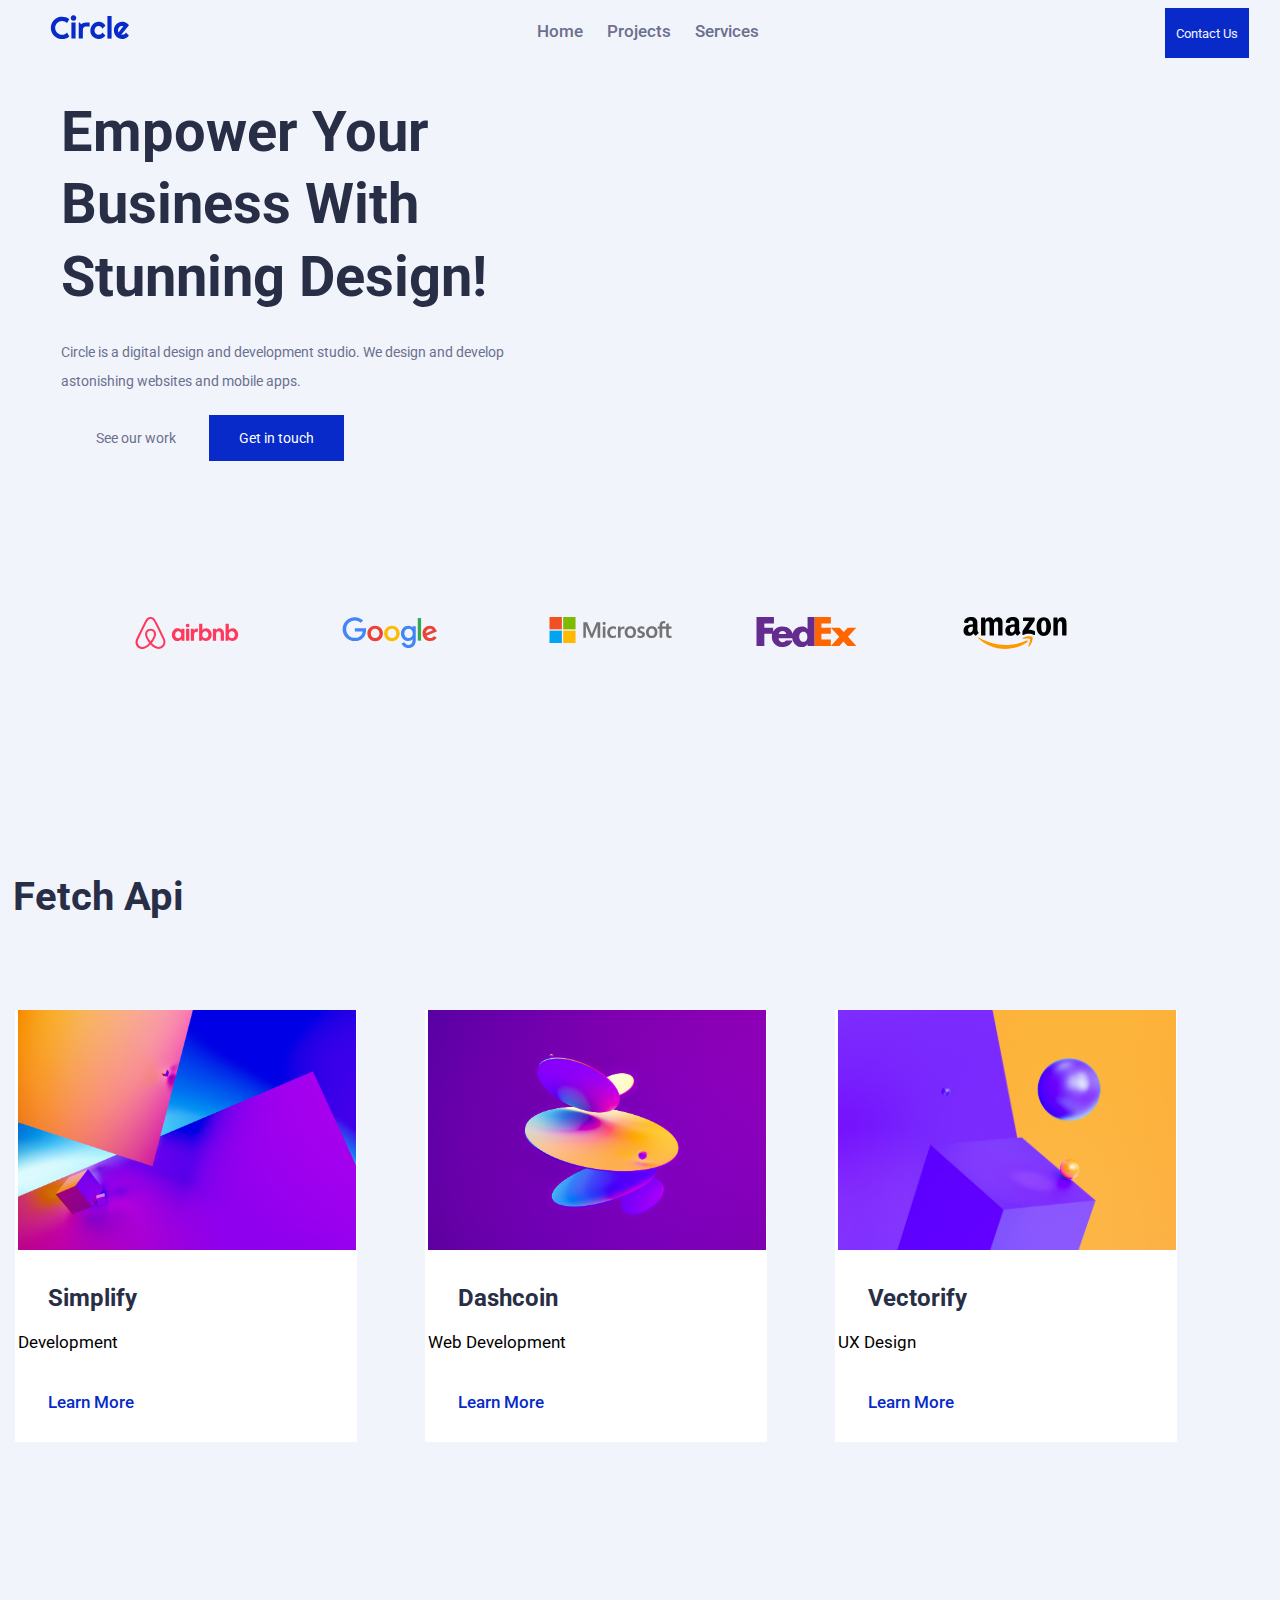
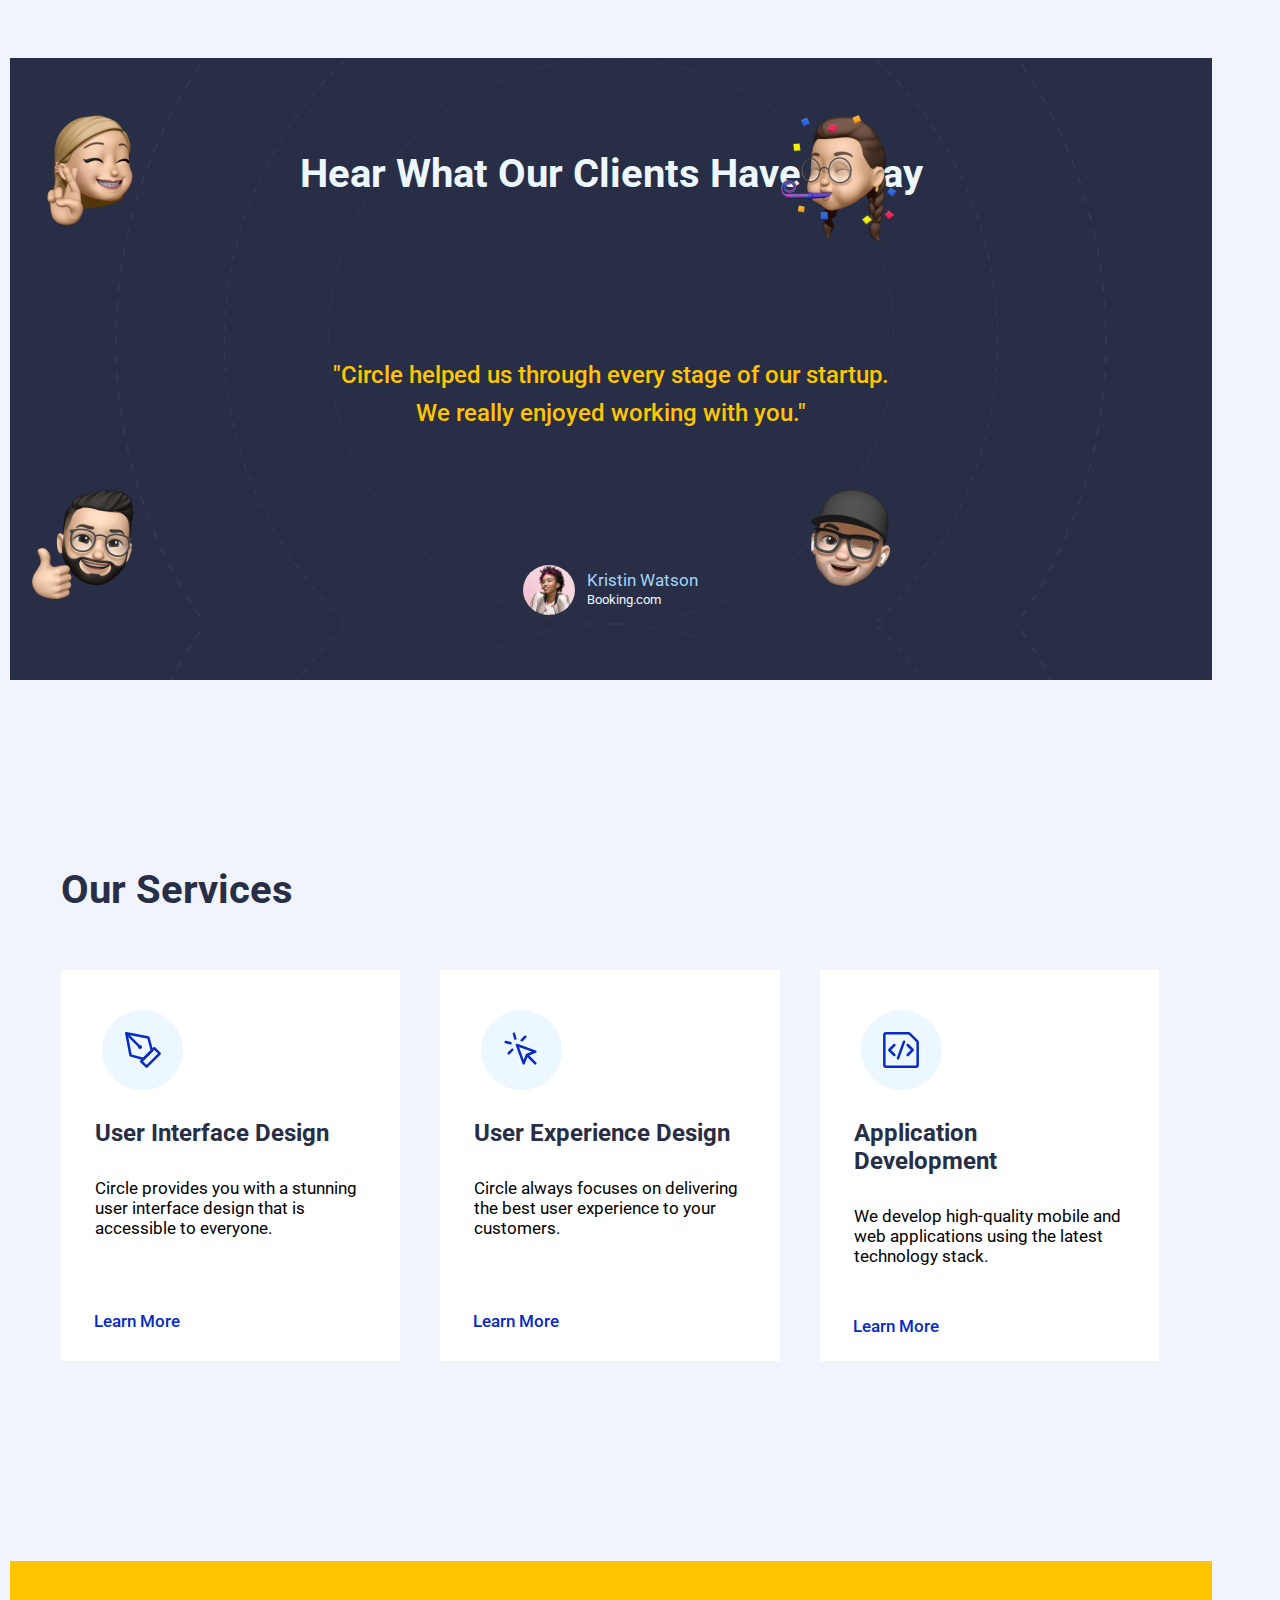
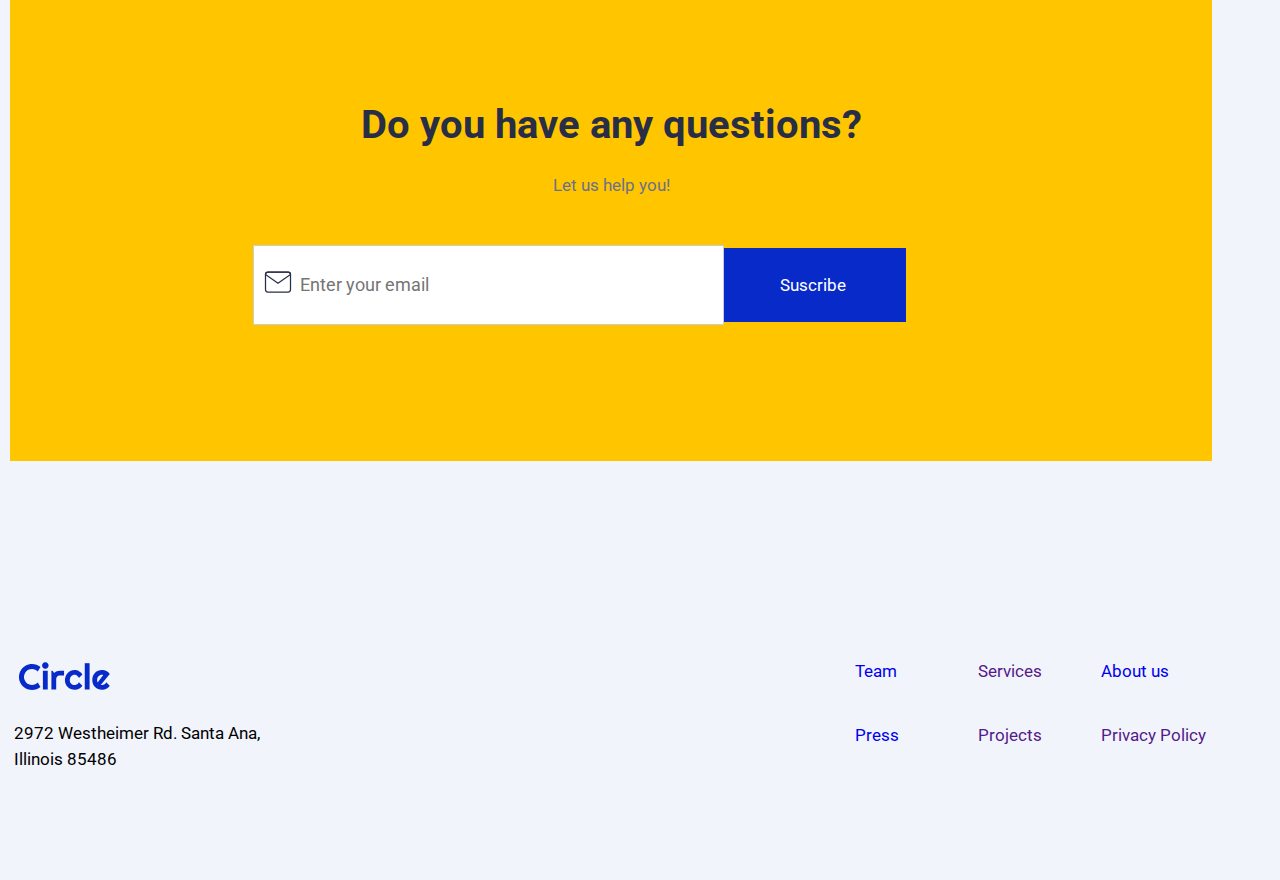
==== commit 2ebfede7: "sep 21" ====
--- a/index.html
+++ b/index.html
@@ -8,23 +8,34 @@
     <link rel="stylesheet" href="style.css">
 <body>
     
-  
-
-
-        <!-- HEADER -->
-<div class="header">
-    <div class="navbar navbar-expand-lg bg-light">
-        <a href="#" class="navbar-logo"></a>
-        <nav class="navbar-menu">
-            <a href="/" class="nav-bar-link">Home</a>
-            <a href="#" class="nav-bar-link">Projects</a>
-            <a href="#" class="nav-bar-link">Services</a>
-        </nav>
-        <button type="submit" id="contactus-button">
-        <a href="/contact-us/contact-us.html" class="navbar-contactus">Contact Us</a>
-        </button>
-    </div>
-</div>
+  <!-- NAV  -->
+
+  <div class="nav">
+    <input type="checkbox" id="nav-check">
+    <div class="nav-header">
+      <div class="nav-title">
+      </div>
+    </div>
+    <div class="nav-btn">
+      <label for="nav-check">
+        <span></span>
+        <span></span>
+        <span></span>
+      </label>
+    </div>
+    
+    <div class="nav-links">
+        <a href="/" class="nav-bar-link">Home</a>
+        <a href="#" class="nav-bar-link">Projects</a>
+        <a href="#" class="nav-bar-link">Services</a>
+</div>
+<button type="submit" id="contactus-button">
+    <a href="/contact-us/contact-us.html" class="navbar-contactus">Contact Us</a>
+    </button>
+
+  </div>
+
+
 
         <!-- HERO -->
 
--- a/style.css
+++ b/style.css
@@ -24,46 +24,7 @@
   padding: 0 1px;
   font-family: "Roboto", sans-serif;
   max-width: 1200px;
-}
-
-html {
   scroll-behavior: smooth;
-}
-
-/* Header */
-header {
-  display: flex;
-  justify-content: space-between;
-  margin-top: 2rem;
-}
-
-header nav {
-  display: flex;
-  align-items: center;
-}
-
-header a {
-  padding: 0 1rem;
-  font-weight: 500;
-  text-decoration: none;
-  color: var(--neutralMedium);
-}
-
-header a:nth-child(1) {
-  color: var(--primaryThird);
-}
-
-header a:hover {
-  color: var(--primaryThird);
-  text-decoration: underline;
-}
-
-header button {
-  padding: 15px 30px;
-  background-color: var(--primary);
-  color: white;
-  border: 0;
-  cursor: pointer;
 }
 
 body {
@@ -73,6 +34,61 @@
   background-color: #f2f4fc;
   width: 100%;
   display: block;
+}
+
+/* NAVBAR */
+.nav {
+  height: 50px;
+  width: 100%;
+  background-color: #f2f4fc;
+  position: relative;
+  display: flex;
+  justify-content: space-between;
+  margin-left: 38px;
+}
+
+.nav > .nav-header {
+  display: inline;
+}
+
+.nav > .nav-header > .nav-title {
+  display: inline-block;
+  font-size: 22px;
+  color: #fff;
+  padding: 10px 10px 10px 10px;
+}
+
+.nav > .nav-btn {
+  display: none;
+}
+
+.nav > .nav-links {
+  display: inline;
+  float: right;
+  font-size: 18px;
+}
+
+.nav > .nav-links > a {
+  display: inline-block;
+  padding: 13px 10px 13px 10px;
+  text-decoration: none;
+}
+
+.nav > .nav-links > a:hover {
+  background-color: rgba(0, 0, 0, 0.3);
+}
+
+.nav > #nav-check {
+  display: none;
+}
+
+.nav-title {
+  width: 60px;
+  height: 18px;
+  background-image: url("/project-assets/logos/circle.svg");
+  background-position: 50% 50%;
+  background-size: contain;
+  background-repeat: no-repeat;
 }
 
 .navbar {
@@ -106,18 +122,15 @@
   /* gap: 56px; */
 }
 
-.navbar-logo {
-  width: 60px;
-  height: 18px;
-  background-image: url("/project-assets/logos/circle.svg");
-  background-position: 50% 50%;
-  background-size: contain;
-  background-repeat: no-repeat;
-}
-
 .navbar-contactus {
   color: #f2f4fc;
   text-decoration: none;
+}
+
+#contactus-button {
+  background-color: var(--primary);
+  padding: 10px;
+  border-style: none;
 }
 
 /* Section 1 - Hero Section */
@@ -196,12 +209,6 @@
   bottom: -20%;
   left: auto;
   right: -20%;
-}
-
-#contactus-button {
-  background-color: rgb(29, 134, 226);
-  padding: 10px;
-  border-style: none;
 }
 
 .it-brands {
@@ -297,11 +304,6 @@
   text-decoration: none;
 }
 
-/* CONTACT-US html */
-
-body /contact-us.html {
-  background-color: green;
-}
 .contact-heading {
   display: block;
   font-size: 2em;
@@ -694,6 +696,56 @@
 }
 
 @media (max-width: 768px) {
+  .nav > .nav-btn {
+    display: inline-block;
+    position: absolute;
+    right: 0px;
+    top: 0px;
+  }
+  .nav > .nav-btn > label {
+    display: inline-block;
+    width: 50px;
+    height: 50px;
+    padding: 13px;
+  }
+  .nav > .nav-btn > label:hover,
+  .nav #nav-check:checked ~ .nav-btn > label {
+    background-color: rgba(0, 0, 0, 0.3);
+  }
+  .nav > .nav-btn > label > span {
+    display: block;
+    width: 25px;
+    height: 10px;
+    border-top: 2px solid var(--neutralMedium);
+  }
+  .nav > .nav-links {
+    position: absolute;
+    display: block;
+    width: 100%;
+    background-color: var(--primary);
+    height: 0px;
+    transition: all 0.3s ease-in;
+    overflow-y: hidden;
+    top: 50px;
+    left: 0px;
+  }
+  .nav > .nav-links > a {
+    display: block;
+    width: 100%;
+    color: white;
+  }
+  .nav > #nav-check:not(:checked) ~ .nav-links {
+    height: 0px;
+  }
+  .nav > #nav-check:checked ~ .nav-links {
+    height: calc(21vh - 50px);
+    overflow-y: auto;
+  }
+
+  button {
+    display: none;
+  }
+
   #hero {
     display: flex;
     flex-direction: column;
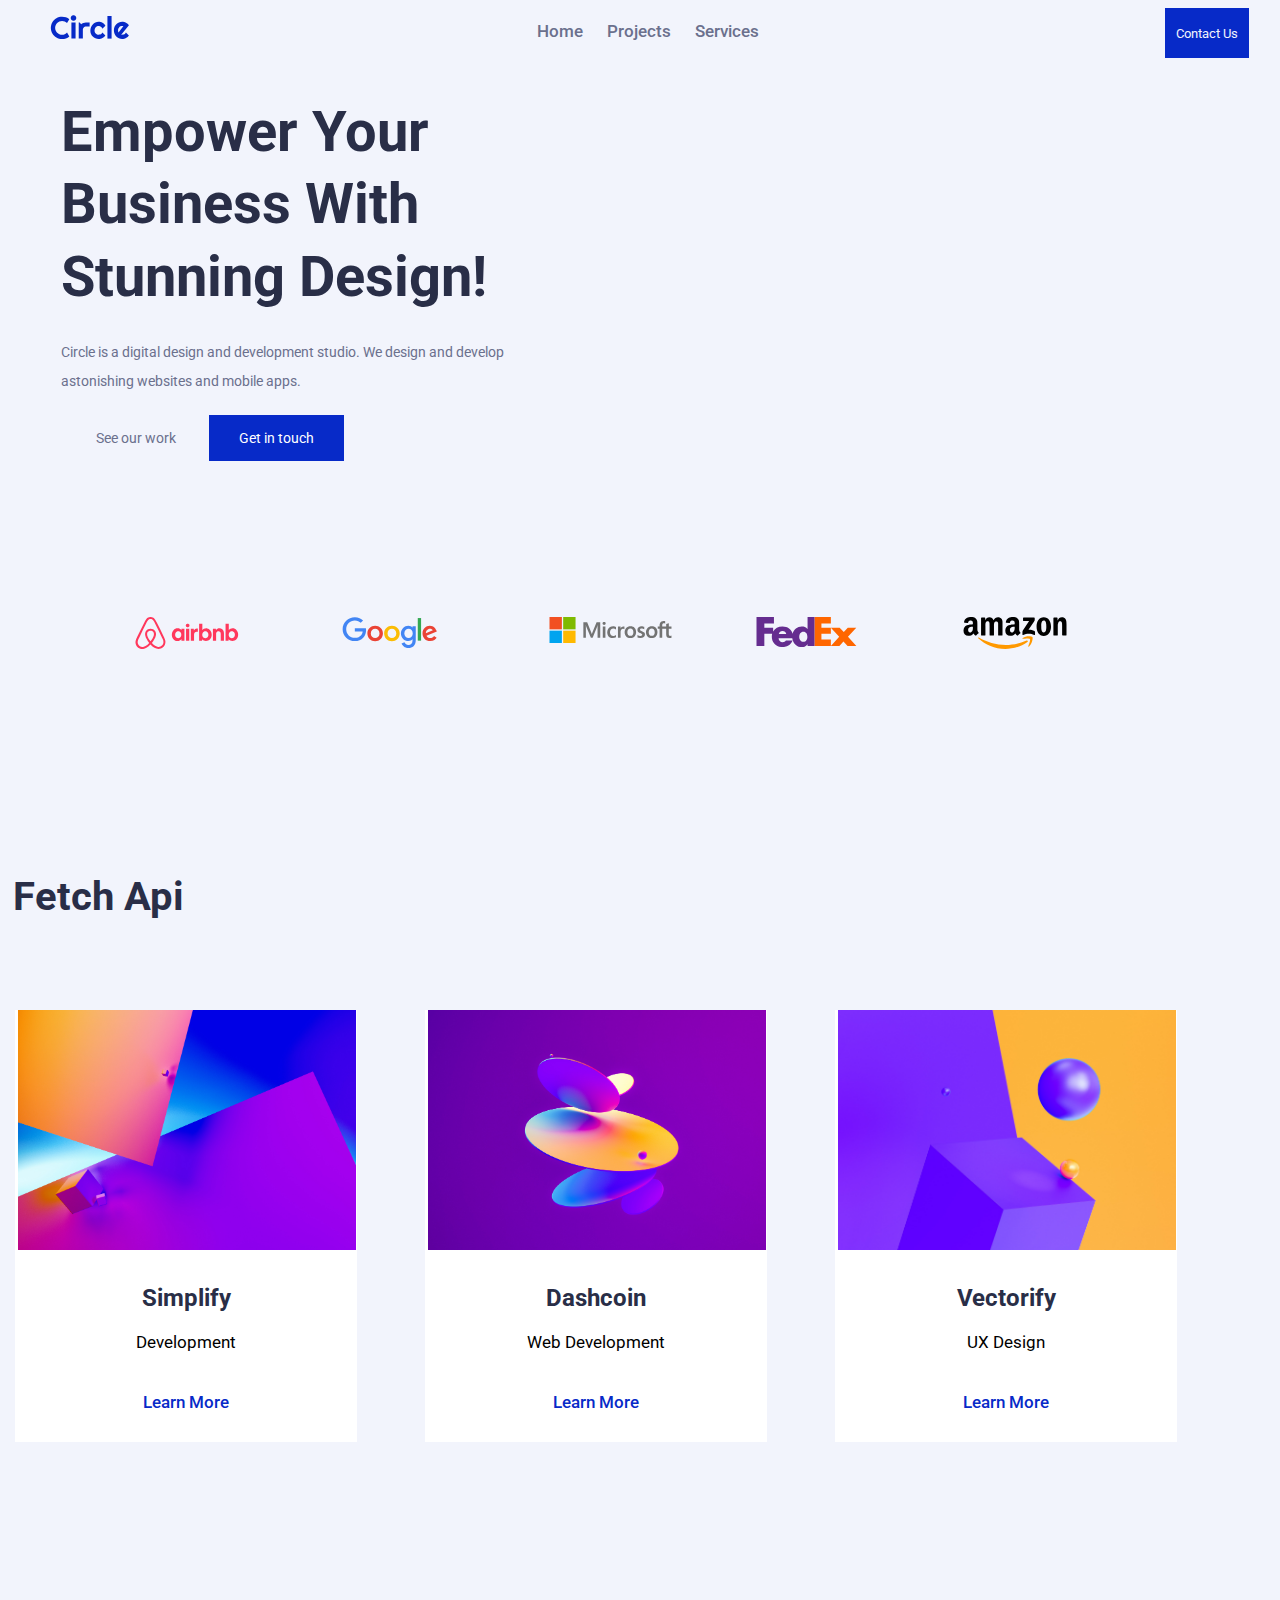
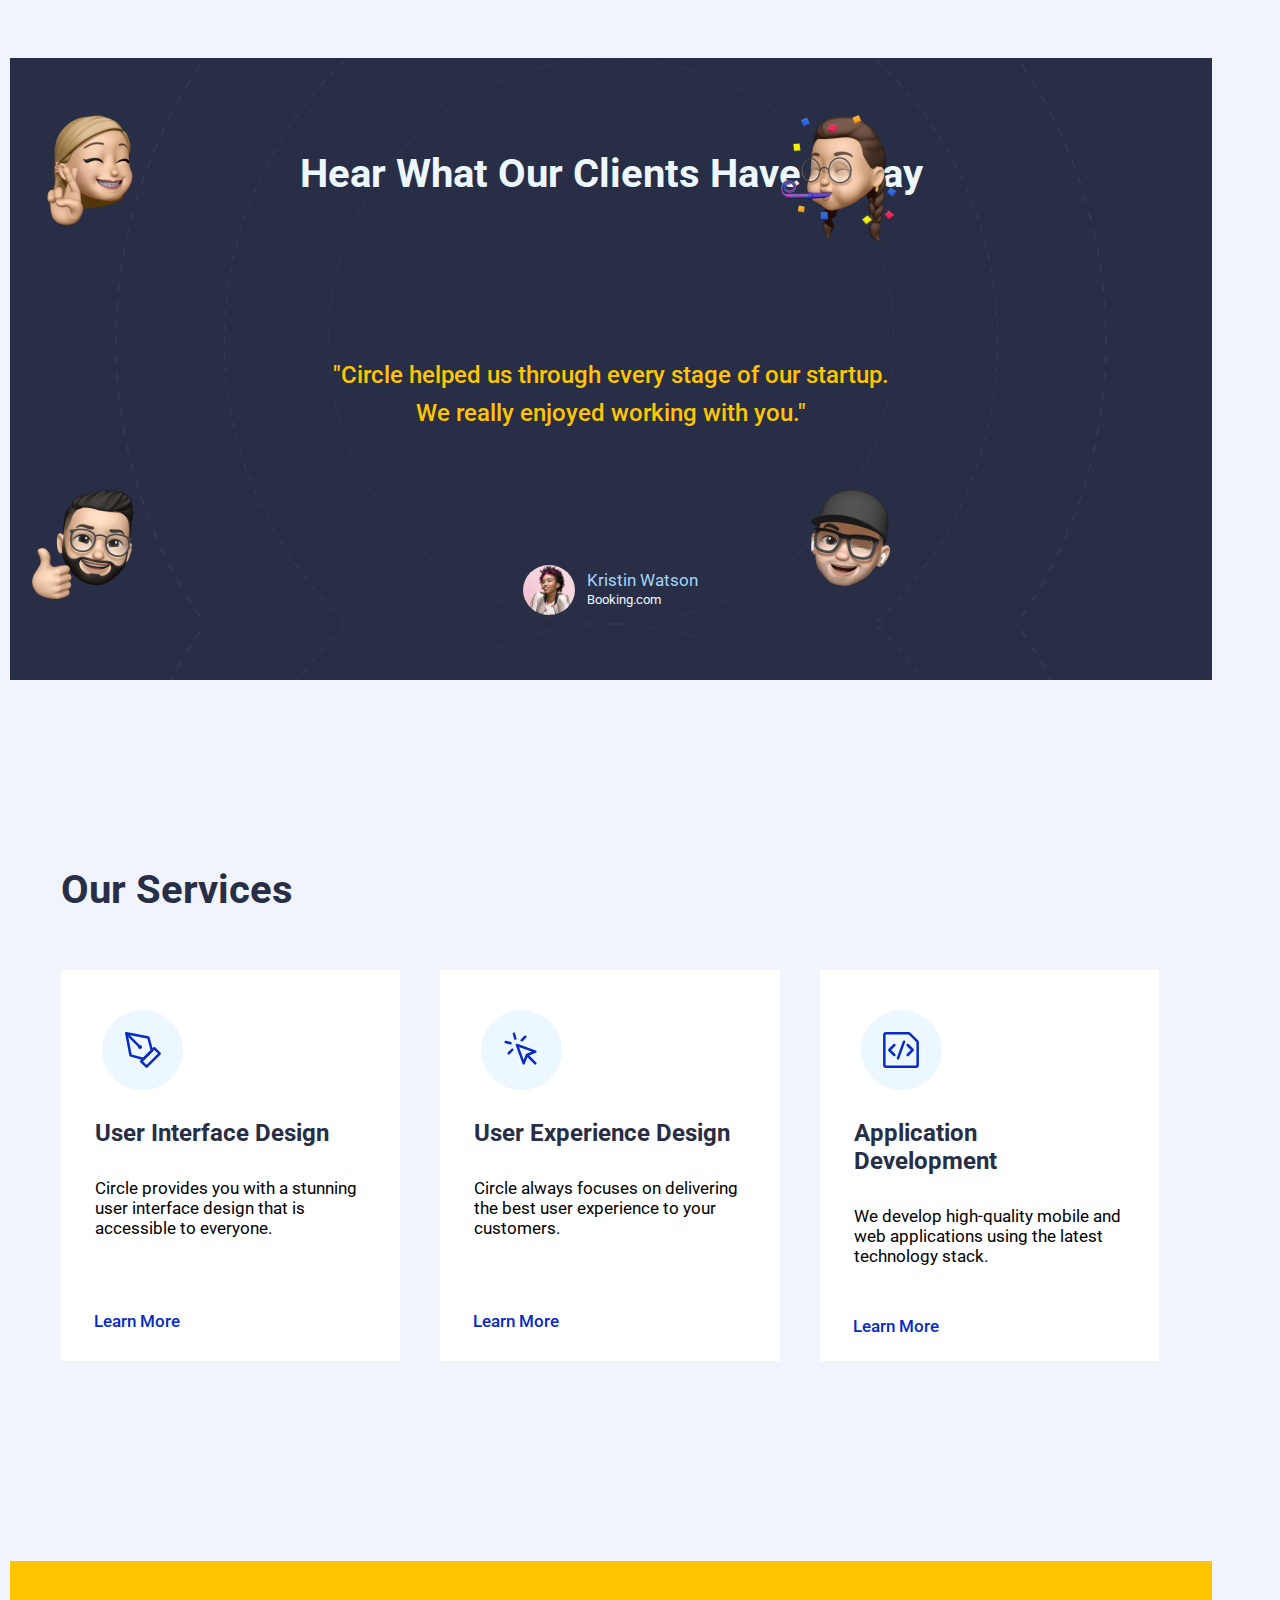
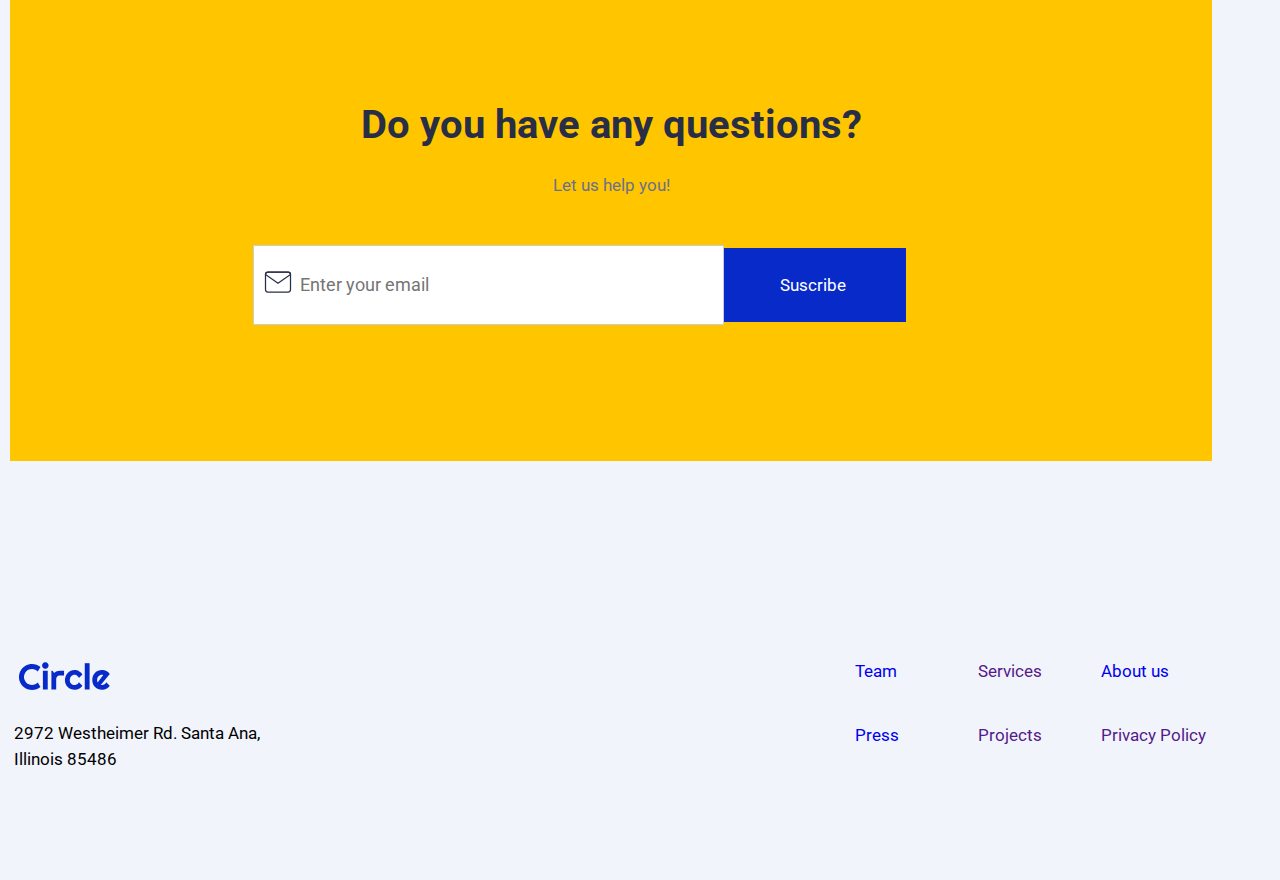
==== commit 95d58991: "sep 21" ====
--- a/index.html
+++ b/index.html
@@ -112,8 +112,8 @@
 
 </div>
 <div class="box-text-content">
-<div class="box-text-title">Simplify</div>
-<div class="box-text-description">Development</div>
+<div id="project1-title" class="box-text-title">Simplify</div>
+<div id="project1-text" class="box-text-description">Development</div>
 <a href="http://projects/simplify" class="box-link">Learn More</a>
 </div>
 </div>
@@ -123,8 +123,8 @@
 
 </div>
 <div class="box-text-content">
-<div class="box-text-title">Dashcoin</div>
-<div class="box-text-description">Web Development</div>
+<div id="project2-title" class="box-text-title">Dashcoin</div>
+<div id="project2-text"class="box-text-description">Web Development</div>
 <a href="http://projects/simplify" class="box-link">Learn More</a>
 </div>
 </div>
@@ -134,8 +134,8 @@
 
 </div>
 <div class="box-text-content">
-<div class="box-text-title">Vectorify</div>
-<div class="box-text-description">UX Design</div>
+<div id="project3-title" class="box-text-title">Vectorify</div>
+<div id="project3-text"class="box-text-description">UX Design</div>
 <a href="http://projects/simplify" class="box-link">Learn More</a>
 </div>
 </div>
--- a/style.css
+++ b/style.css
@@ -260,7 +260,7 @@
 .box-text-content {
   display: flex;
   flex-direction: column;
-  align-items: flex-start;
+  align-items: center;
 }
 
 .box-card {
@@ -268,7 +268,7 @@
   display: -webkit-flex;
   display: -ms-flexbox;
   display: flex;
-  max-height: 444px;
+  max-height: 548px;
   max-width: 340px;
   flex-direction: column;
   justify-content: flex-start;
@@ -282,6 +282,7 @@
   font-size: 24px;
   line-height: 115%;
   font-weight: 700;
+  text-align: center;
 }
 
 .box-text-description {
@@ -289,6 +290,7 @@
   margin-bottom: 10px;
   font-size: 17px;
   font-weight: 400;
+  text-align: center;
 }
 .project-card-image {
   width: 100%;
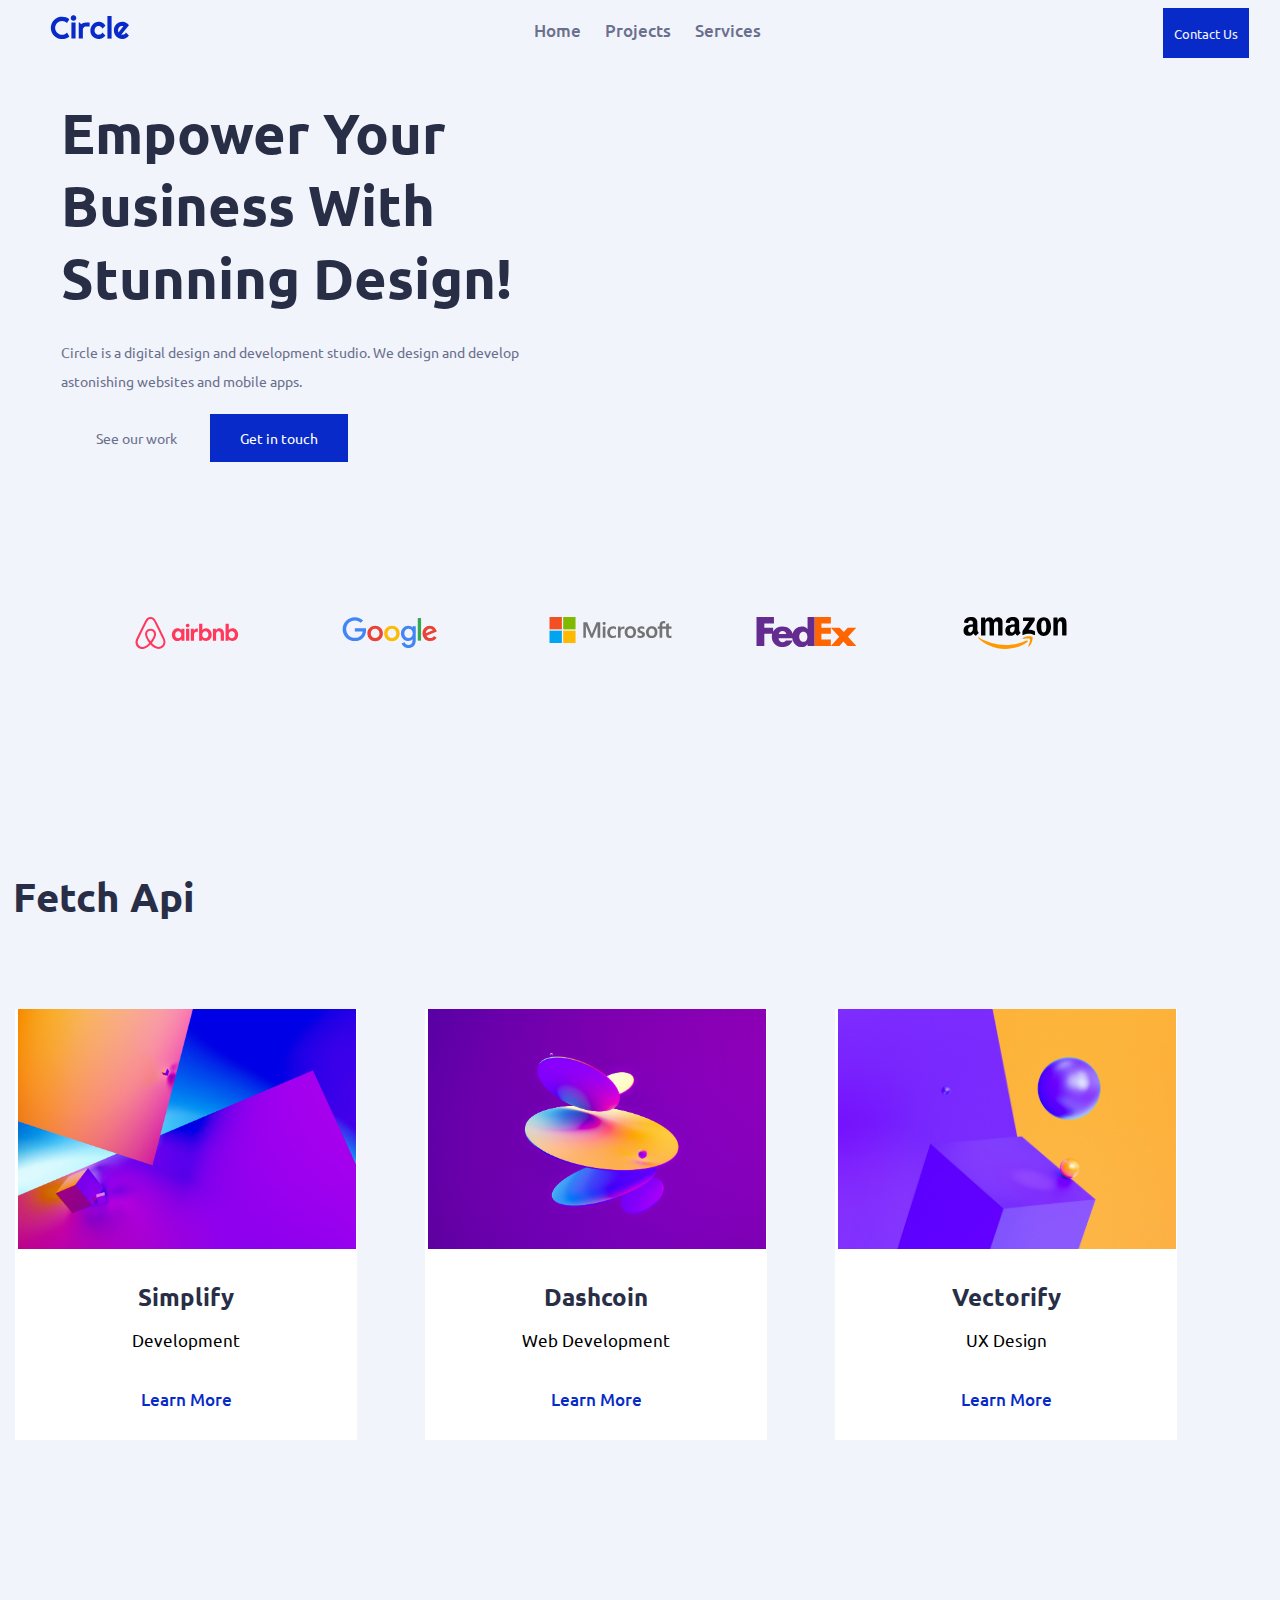
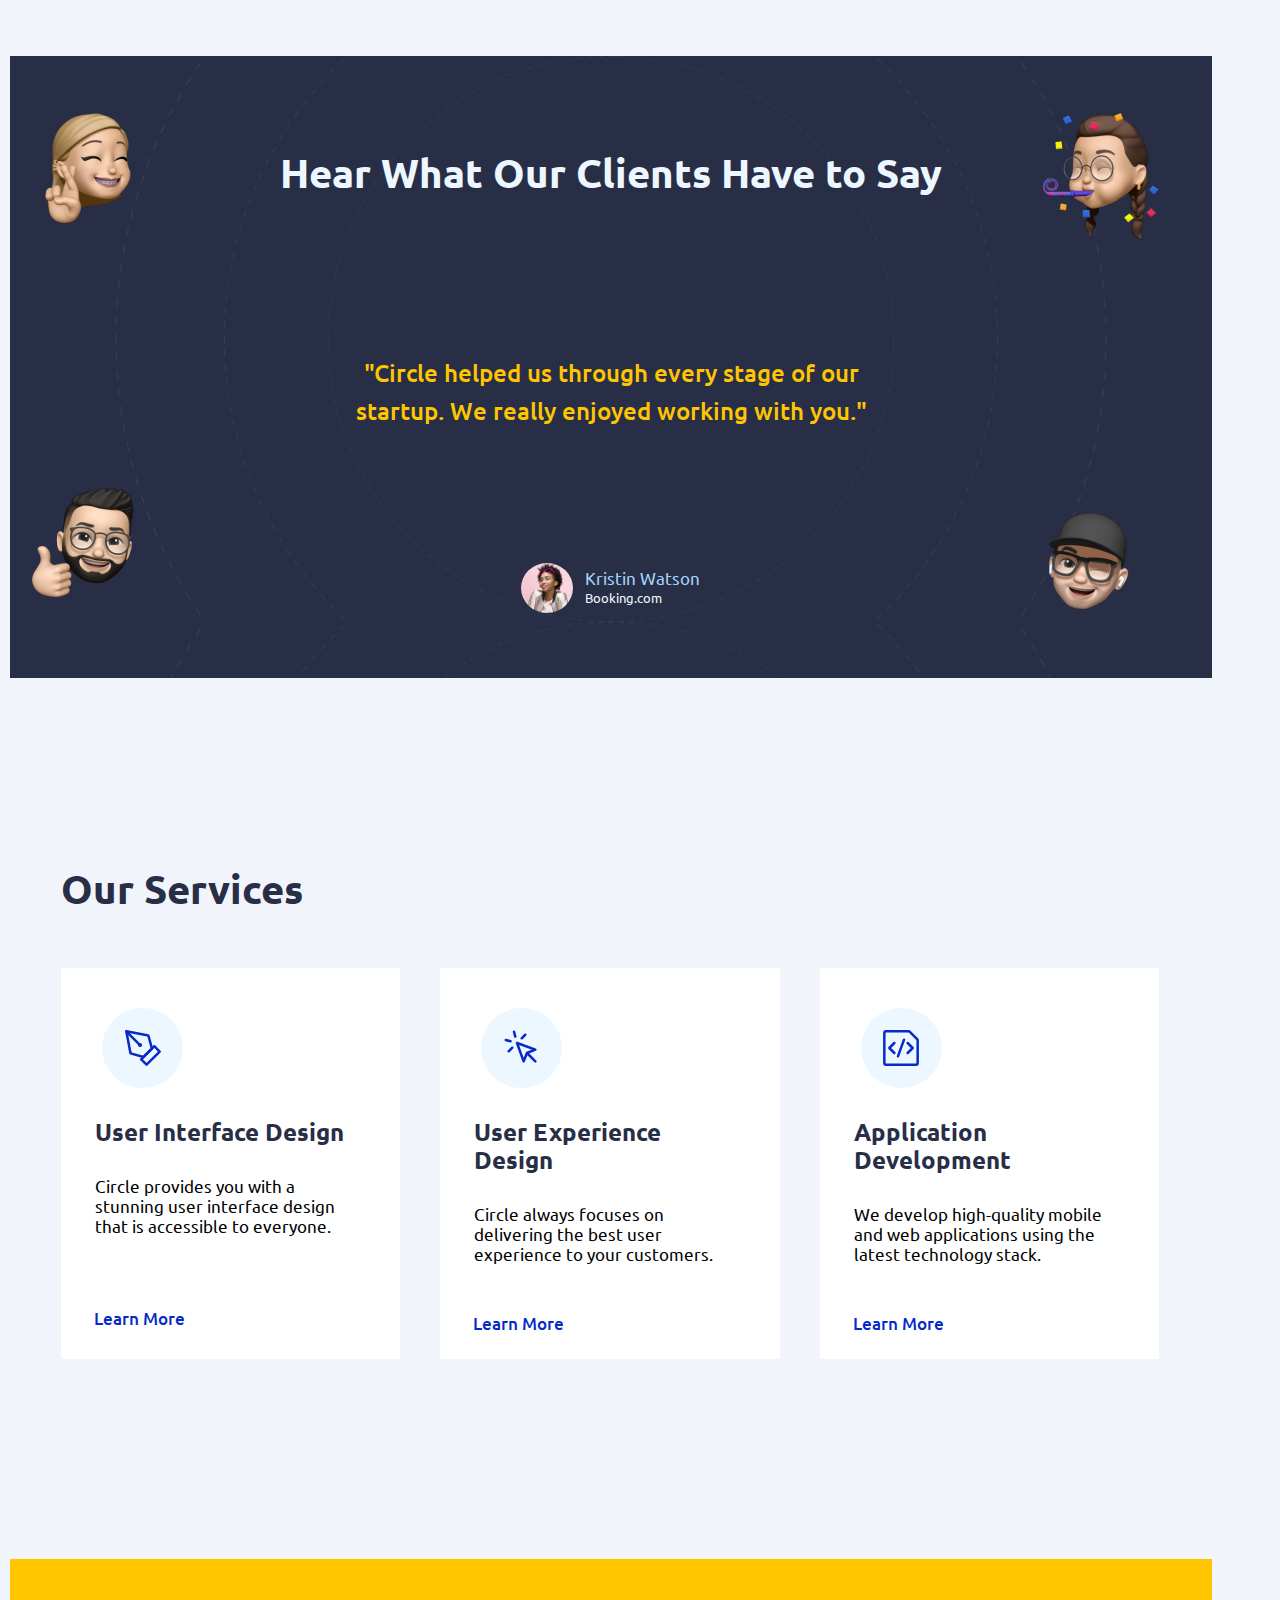
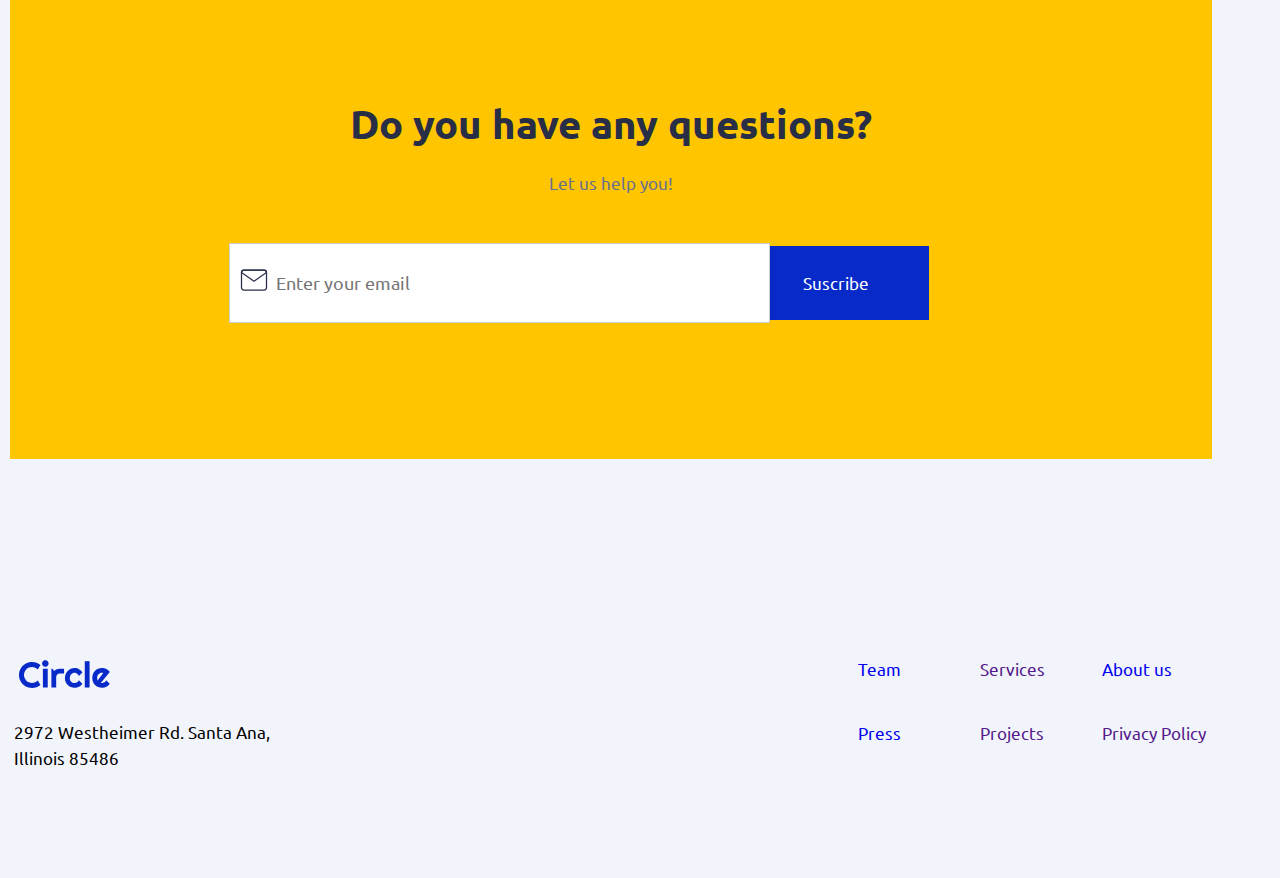
==== commit cb423d43: "sep 22" ====
--- a/index.html
+++ b/index.html
@@ -160,11 +160,11 @@
                 <div class="testimonial-client-position">Booking.com</div>
             </div>
         </div>
-    </div>
-    <div class="emoji-top-left"></div>
-    <div class="emoji-bottom-right"></div>
-    <div class="emoji-bottom-left"></div>
-    <div class="emoji-top-right"></div> 
+      </div>
+      <div class="emoji-top-left"></div>
+      <div class="emoji-bottom-right"></div>
+      <div class="emoji-bottom-left"></div>
+      <div class="emoji-top-right"></div> 
 
 </div> 
 
--- a/style.css
+++ b/style.css
@@ -1,5 +1,5 @@
 @import url("https://fonts.googleapis.com/css2?family=Roboto:wght@400;500;700&display=swap");
-
+@import url("https://fonts.googleapis.com/css2?family=Ubuntu:wght@400;700&display=swap");
 :root {
   --primary: #072ac8;
   --primaryLight: #f2f4fc;
@@ -22,13 +22,13 @@
 
 * {
   padding: 0 1px;
-  font-family: "Roboto", sans-serif;
+  font-family: "Ubuntu", sans-serif;
   max-width: 1200px;
   scroll-behavior: smooth;
 }
 
 body {
-  font-family: Roboto, sans-serif;
+  font-family: "Ubuntu", sans-serif;
   font-size: 14px;
   line-height: 20px;
   background-color: #f2f4fc;
@@ -36,7 +36,7 @@
   display: block;
 }
 
-/* NAVBAR */
+/* --------------------------NAVBAR */
 .nav {
   height: 50px;
   width: 100%;
@@ -110,7 +110,7 @@
   text-align: left;
   margin-left: auto;
   margin-right: auto;
-  font-family: Roboto, sans-serif;
+  font-family: "Ubuntu", sans-serif;
   color: #6b708d;
   font-size: 17px;
   font-weight: 500;
@@ -133,7 +133,7 @@
   border-style: none;
 }
 
-/* Section 1 - Hero Section */
+/* ---------------------- Hero Section */
 #hero {
   display: flex;
   align-items: center;
@@ -211,6 +211,8 @@
   right: -20%;
 }
 
+/* --------------------------IT BRANDS */
+
 .it-brands {
   display: flex;
   margin-top: 169px;
@@ -229,6 +231,7 @@
   grid-template-rows: auto;
 }
 
+/* ----------------------FETCH API */
 .fetch-api {
   margin-top: 200px;
 }
@@ -321,7 +324,7 @@
   line-height: 110%;
 }
 
-/* TESTIMONIAL */
+/* ---------------------TESTIMONIAL */
 
 .testimonial {
   position: relative;
@@ -396,8 +399,8 @@
 .emoji-top-left {
   background-image: url("./project-assets/testimonial-section/memoji-1.png");
   position: absolute;
-  left: 0%;
   top: 0%;
+  right: 68%;
   margin-top: 3%;
   background-size: contain;
   background-repeat: no-repeat;
@@ -408,8 +411,8 @@
 .emoji-bottom-right {
   background-image: url("./project-assets/testimonial-section/memoji-2.png");
   position: absolute;
-  left: 760px;
-  top: 60%;
+  top: 64%;
+  left: 83%;
   margin-top: 3%;
   background-size: contain;
   background-repeat: no-repeat;
@@ -431,8 +434,8 @@
 .emoji-top-right {
   background-image: url("./project-assets/testimonial-section/memoji-4.png");
   position: absolute;
-  left: 760px;
   top: 0%;
+  left: 85%;
   margin-top: 3%;
   background-size: contain;
   background-repeat: no-repeat;
@@ -449,7 +452,7 @@
   background-repeat: no-repeat;
 }
 
-/* SERVICES */
+/* -------------------------SERVICES */
 
 .services {
   margin-top: 200px;
@@ -560,7 +563,7 @@
   text-decoration: none;
 }
 
-/* SUBSCRIBE */
+/* -------------------------SUBSCRIBE */
 
 .subscribe {
   width: 1246px;
@@ -649,7 +652,7 @@
   margin-bottom: 9px;
 }
 
-/* FOOTER */
+/* ------------------------FOOTER */
 .footer {
   margin-top: 200px;
   padding-bottom: 100px;
@@ -697,6 +700,7 @@
   text-decoration: none;
 }
 
+/* --------------------------MEDIA mobile */
 @media (max-width: 768px) {
   .nav > .nav-btn {
     display: inline-block;
@@ -821,16 +825,21 @@
 
   .testimonial {
     position: relative;
+    left: -17px;
     height: 455px;
-    width: 100vw;
+    width: 818px;
     margin-top: 60px;
-    margin-right: auto;
     margin-left: auto;
     background-color: #292e47;
     background-image: url("/project-assets/testimonial-section/orbit.png");
     background-position: 0px 0px;
     background-size: contain;
     color: #292e47;
+
+    padding-left: 0px;
+    margin-right: 0px;
+    right: 0px;
+    padding-right: 0px;
   }
 
   .testimonial-heading {
@@ -884,7 +893,7 @@
   /* SUBSCRIBE */
 
   .subscribe {
-    width: 100%;
+    width: 800px;
   }
   .subscribe-email-form {
     display: flex;
